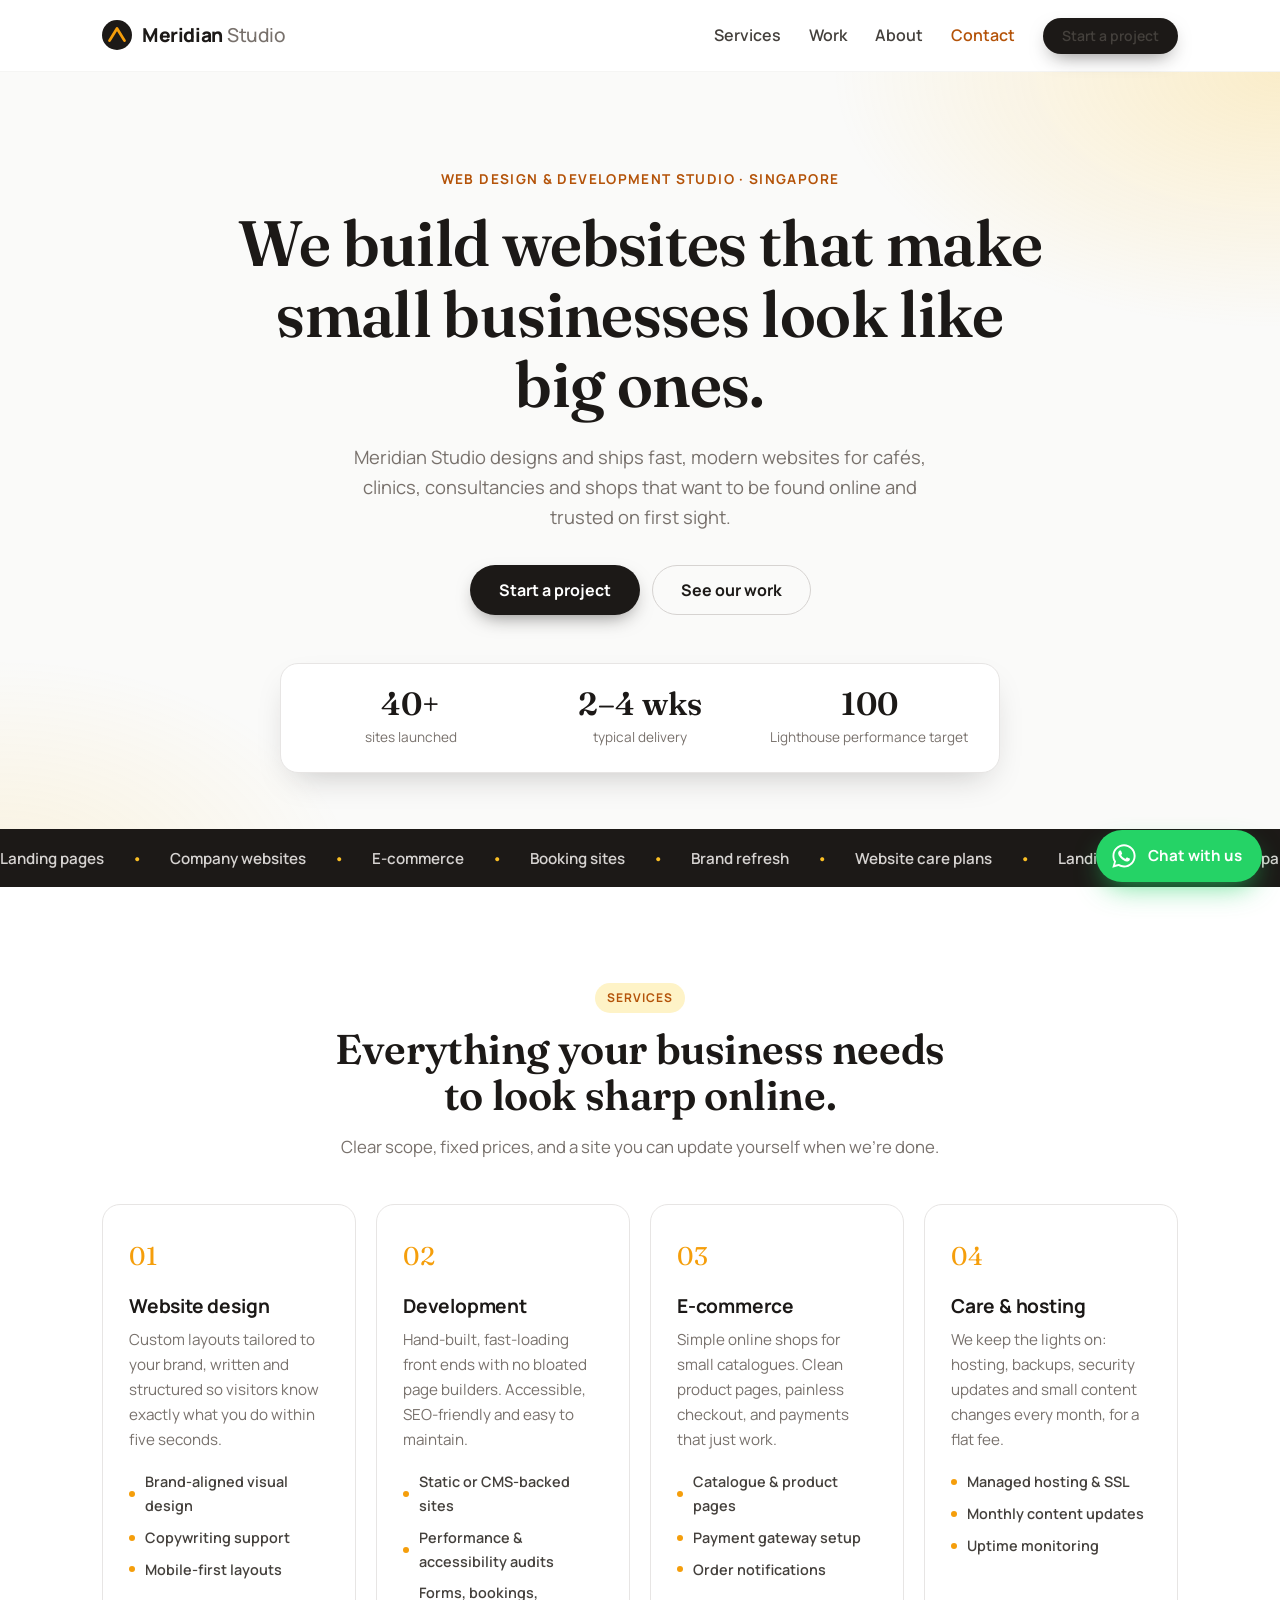
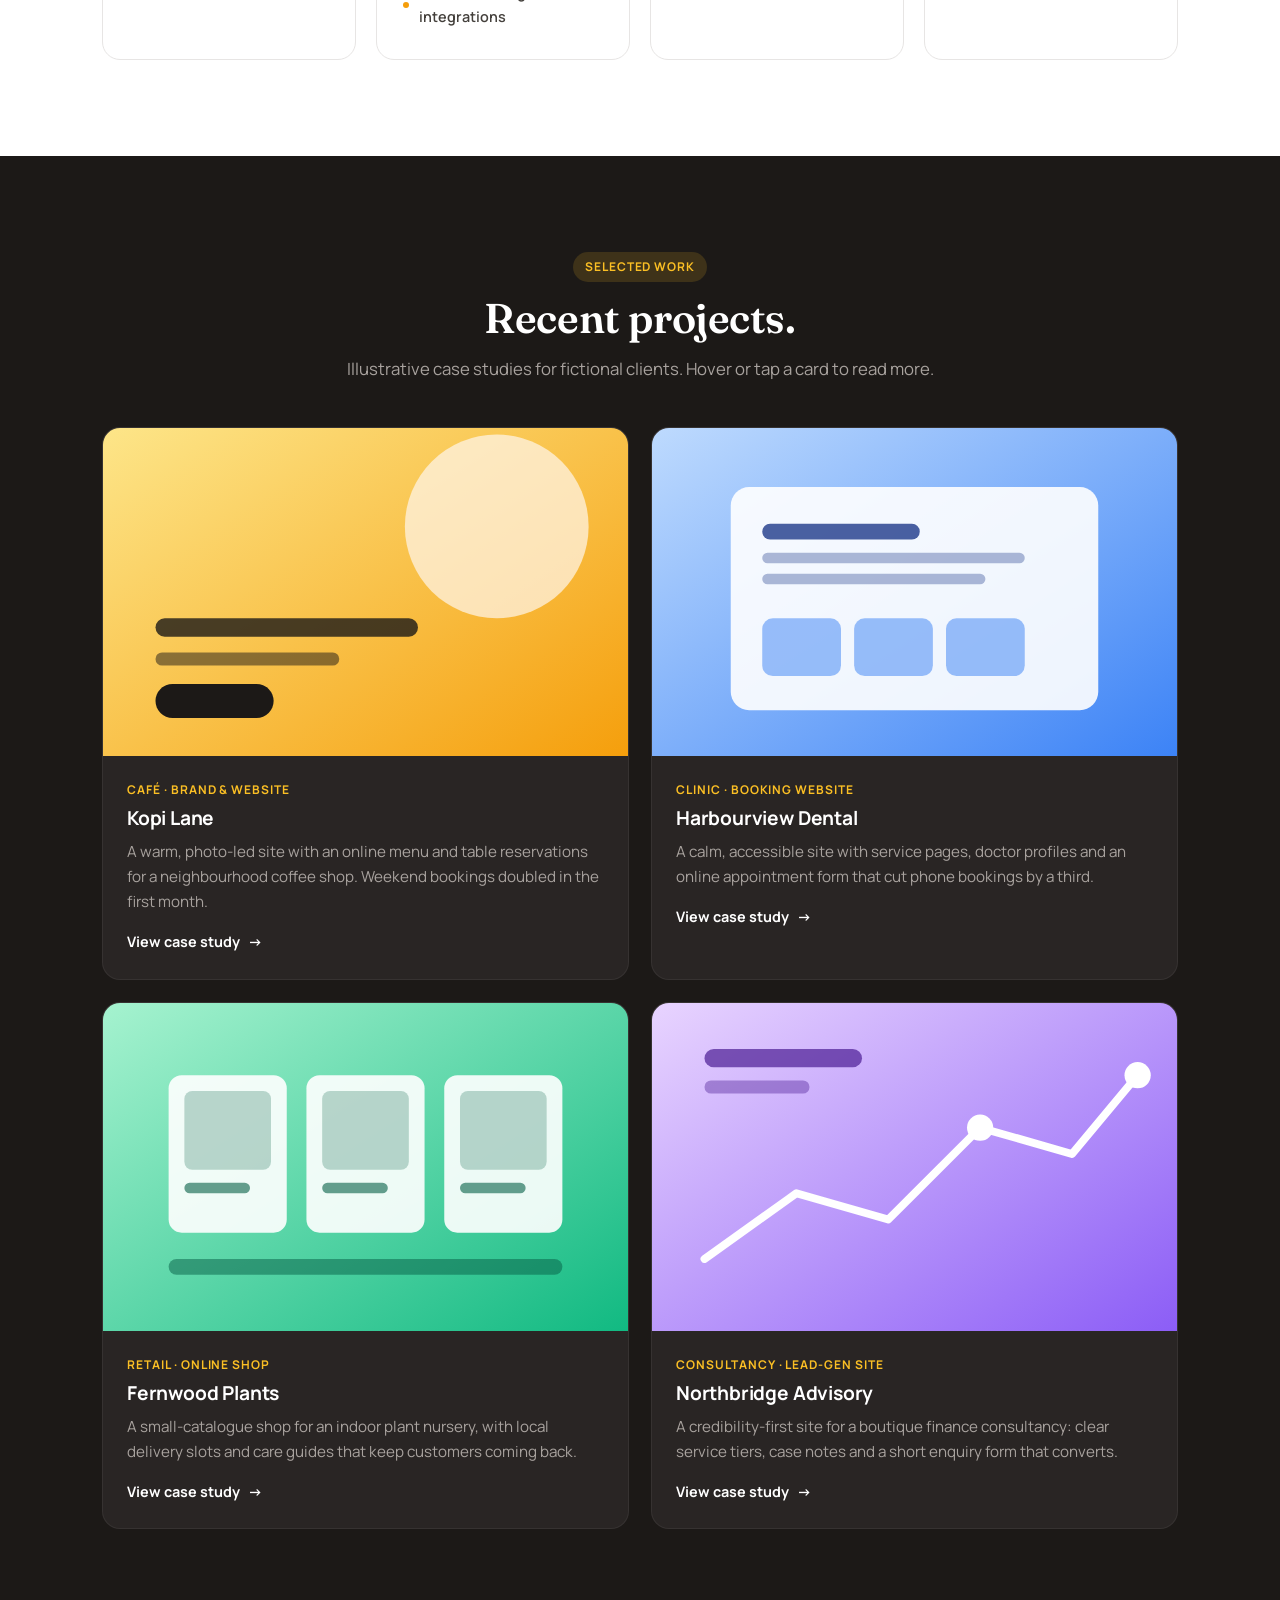
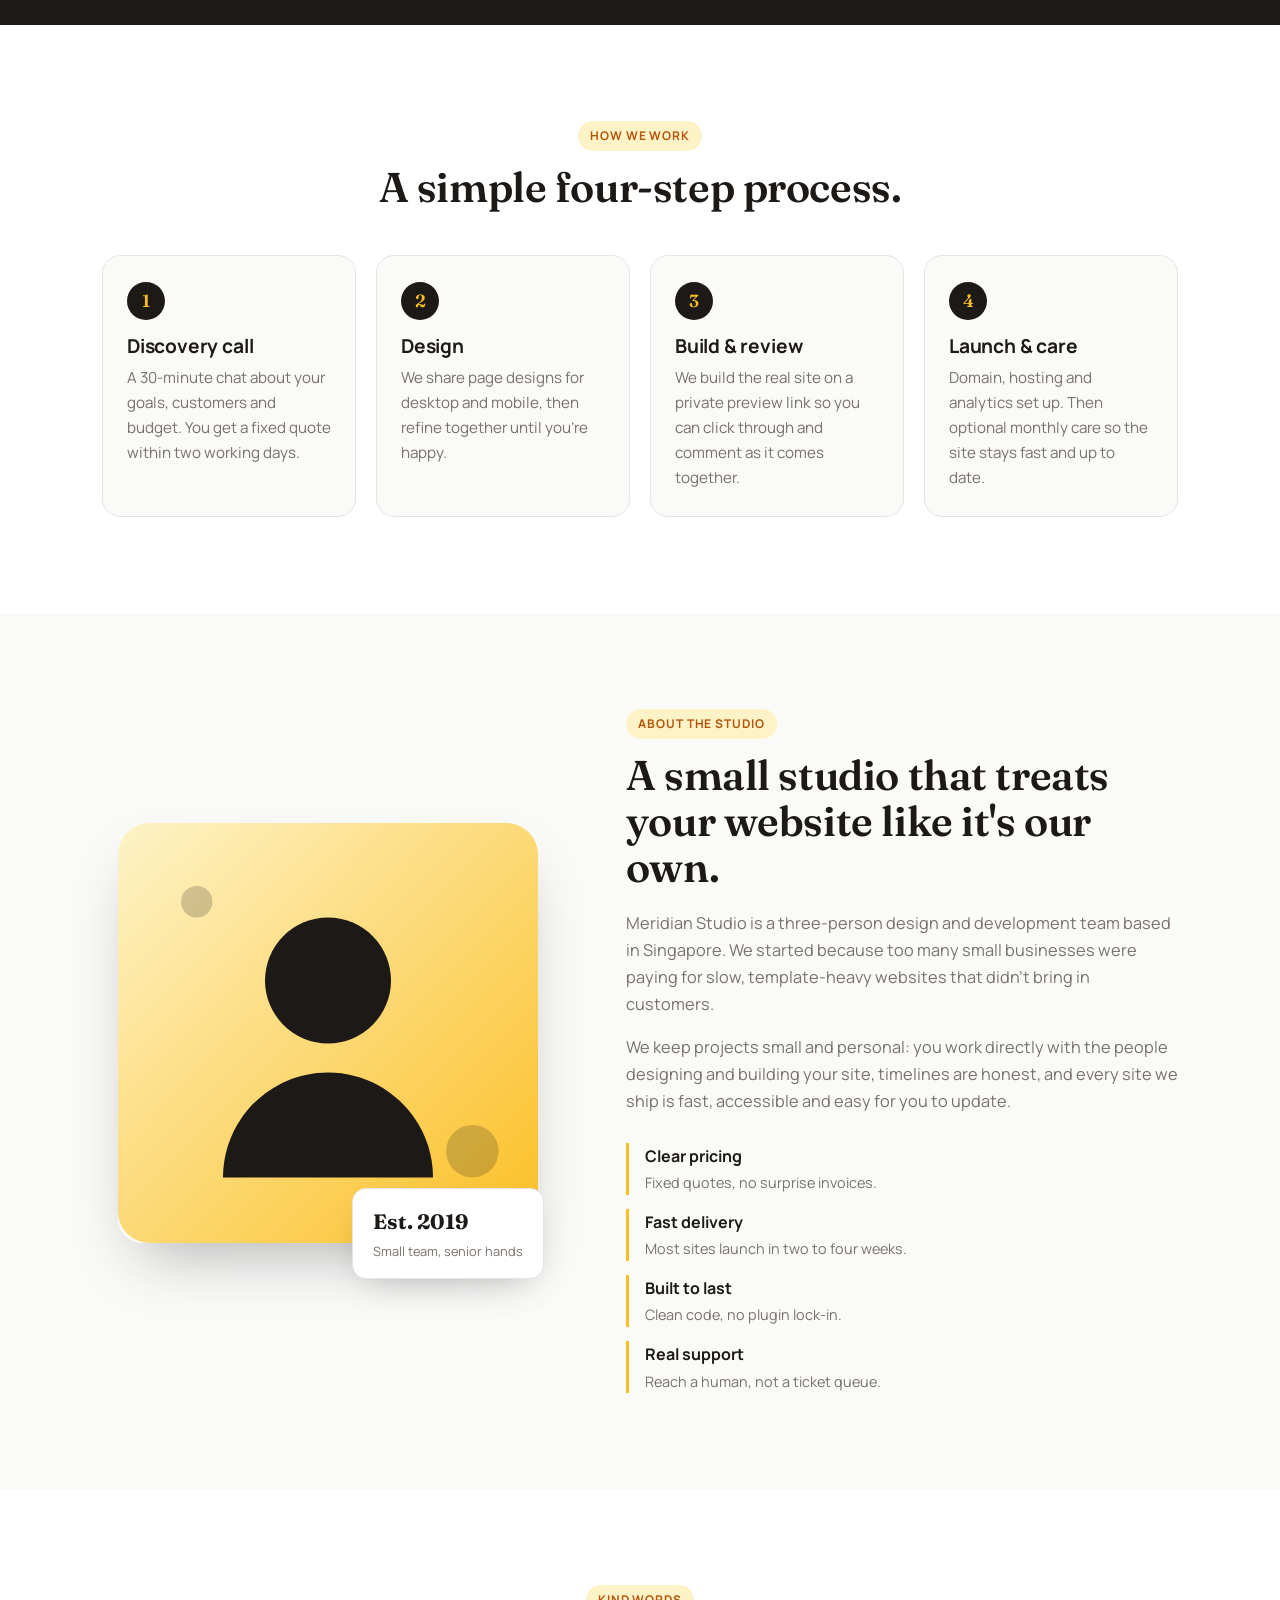
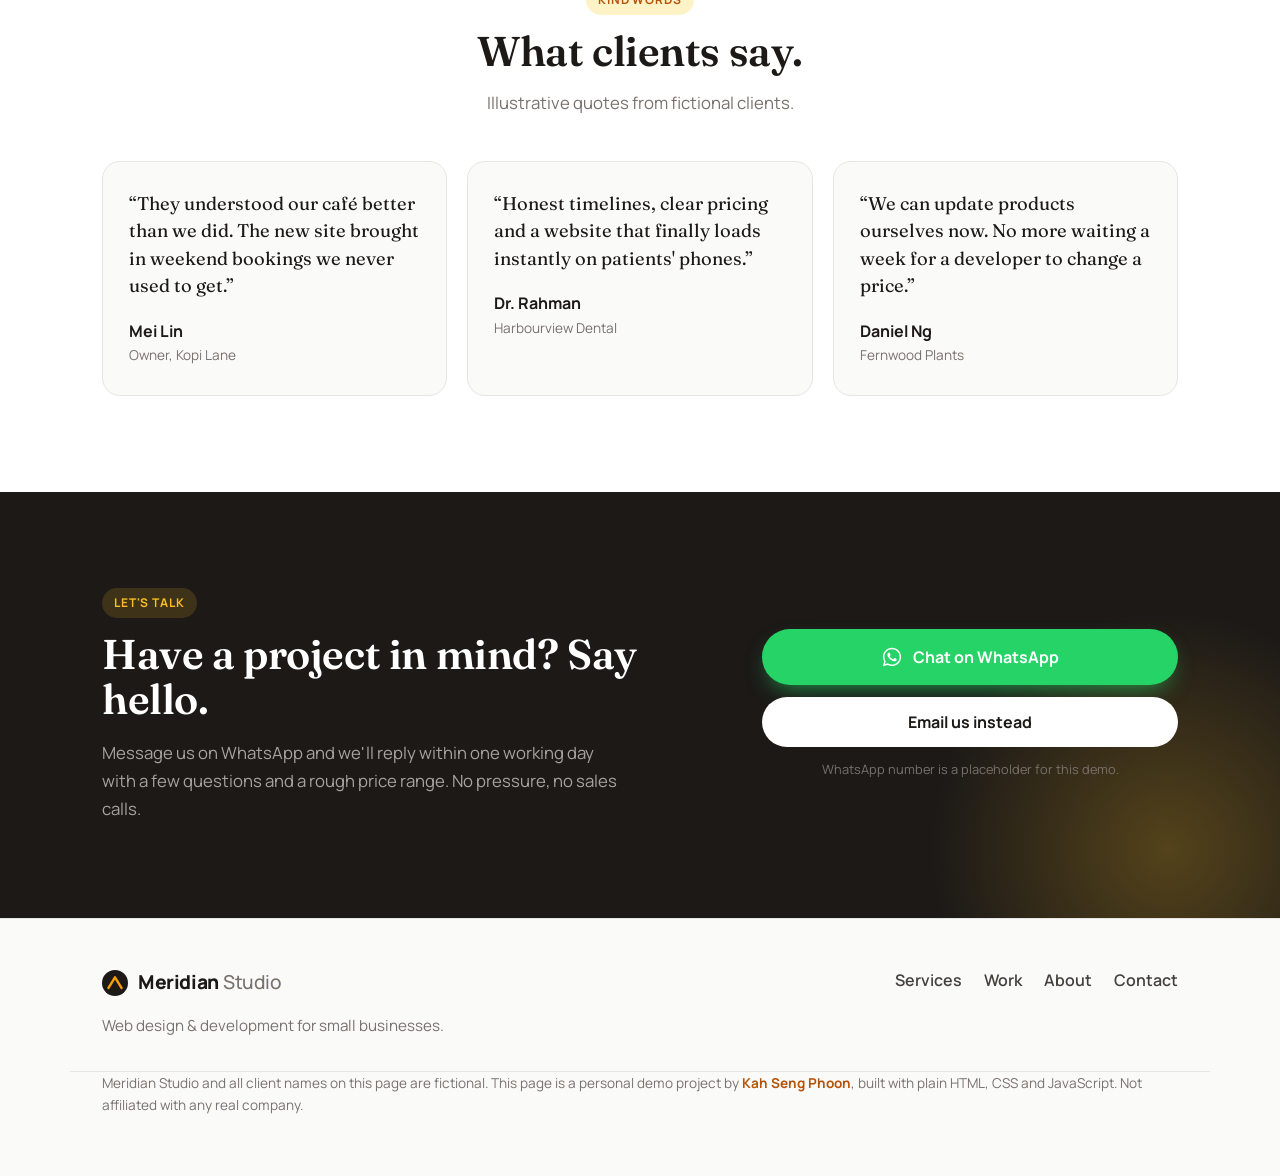
==== demo-company/index.html @ 3a985a8c "Add Billmint and Meridian Studio demo sites Two static portfolio demos (HTML/CSS/vanilla JS) for Lin" ====
<!DOCTYPE html>
<html lang="en">
<head>
  <meta charset="UTF-8">
  <meta name="viewport" content="width=device-width, initial-scale=1.0">
  <title>Meridian Studio — Web design &amp; development</title>
  <meta name="description" content="Meridian Studio is a fictional web design agency. This page is a personal front-end demo project by Kah Seng Phoon.">
  <link rel="preconnect" href="https://fonts.googleapis.com">
  <link rel="preconnect" href="https://fonts.gstatic.com" crossorigin>
  <link href="https://fonts.googleapis.com/css2?family=Manrope:wght@400;500;600;700;800&family=Fraunces:opsz,wght@9..144,500;9..144,600&display=swap" rel="stylesheet">
  <link rel="stylesheet" href="styles.css">
  <link rel="icon" href="data:image/svg+xml,%3Csvg xmlns='http://www.w3.org/2000/svg' viewBox='0 0 32 32'%3E%3Ccircle cx='16' cy='16' r='16' fill='%231c1917'/%3E%3Cpath d='M8 22L16 9l8 13' stroke='%23f59e0b' stroke-width='3' fill='none' stroke-linecap='round' stroke-linejoin='round'/%3E%3C/svg%3E">
</head>
<body>

  <header class="site-header">
    <div class="container nav-wrap">
      <a href="#" class="logo" aria-label="Meridian Studio home">
        <svg class="logo-mark" viewBox="0 0 32 32" width="30" height="30" aria-hidden="true"><circle cx="16" cy="16" r="16" fill="#1c1917"/><path d="M8 22L16 9l8 13" stroke="#f59e0b" stroke-width="3" fill="none" stroke-linecap="round" stroke-linejoin="round"/></svg>
        <span>Meridian<em>Studio</em></span>
      </a>
      <button class="nav-toggle" aria-label="Toggle navigation" aria-expanded="false" aria-controls="primary-nav">
        <span></span><span></span><span></span>
      </button>
      <nav id="primary-nav" class="nav">
        <a href="#services">Services</a>
        <a href="#work">Work</a>
        <a href="#about">About</a>
        <a href="#contact">Contact</a>
        <a href="#contact" class="btn btn-dark btn-sm">Start a project</a>
      </nav>
    </div>
  </header>

  <main>
    <!-- Hero -->
    <section class="hero">
      <div class="container">
        <p class="hero-kicker">Web design &amp; development studio · Singapore</p>
        <h1>We build websites that make small businesses look like big ones.</h1>
        <p class="hero-lead">Meridian Studio designs and ships fast, modern websites for cafés, clinics, consultancies and shops that want to be found online and trusted on first sight.</p>
        <div class="hero-actions">
          <a href="#contact" class="btn btn-dark btn-lg">Start a project</a>
          <a href="#work" class="btn btn-ghost btn-lg">See our work</a>
        </div>
        <ul class="hero-stats" aria-label="Studio at a glance">
          <li><strong>40+</strong><span>sites launched</span></li>
          <li><strong>2–4 wks</strong><span>typical delivery</span></li>
          <li><strong>100</strong><span>Lighthouse performance target</span></li>
        </ul>
      </div>
      <div class="hero-marquee" aria-hidden="true">
        <div class="marquee-track">
          <span>Landing pages</span><span>•</span><span>Company websites</span><span>•</span><span>E-commerce</span><span>•</span><span>Booking sites</span><span>•</span><span>Brand refresh</span><span>•</span><span>Website care plans</span><span>•</span>
          <span>Landing pages</span><span>•</span><span>Company websites</span><span>•</span><span>E-commerce</span><span>•</span><span>Booking sites</span><span>•</span><span>Brand refresh</span><span>•</span><span>Website care plans</span><span>•</span>
        </div>
      </div>
    </section>

    <!-- Services -->
    <section id="services" class="section">
      <div class="container">
        <div class="section-head">
          <span class="eyebrow">Services</span>
          <h2>Everything your business needs to look sharp online.</h2>
          <p>Clear scope, fixed prices, and a site you can update yourself when we're done.</p>
        </div>
        <div class="services-grid">
          <article class="service">
            <span class="service-index">01</span>
            <h3>Website design</h3>
            <p>Custom layouts tailored to your brand, written and structured so visitors know exactly what you do within five seconds.</p>
            <ul class="service-list">
              <li>Brand-aligned visual design</li>
              <li>Copywriting support</li>
              <li>Mobile-first layouts</li>
            </ul>
          </article>
          <article class="service">
            <span class="service-index">02</span>
            <h3>Development</h3>
            <p>Hand-built, fast-loading front ends with no bloated page builders. Accessible, SEO-friendly and easy to maintain.</p>
            <ul class="service-list">
              <li>Static or CMS-backed sites</li>
              <li>Performance &amp; accessibility audits</li>
              <li>Forms, bookings, integrations</li>
            </ul>
          </article>
          <article class="service">
            <span class="service-index">03</span>
            <h3>E-commerce</h3>
            <p>Simple online shops for small catalogues. Clean product pages, painless checkout, and payments that just work.</p>
            <ul class="service-list">
              <li>Catalogue &amp; product pages</li>
              <li>Payment gateway setup</li>
              <li>Order notifications</li>
            </ul>
          </article>
          <article class="service">
            <span class="service-index">04</span>
            <h3>Care &amp; hosting</h3>
            <p>We keep the lights on: hosting, backups, security updates and small content changes every month, for a flat fee.</p>
            <ul class="service-list">
              <li>Managed hosting &amp; SSL</li>
              <li>Monthly content updates</li>
              <li>Uptime monitoring</li>
            </ul>
          </article>
        </div>
      </div>
    </section>

    <!-- Work / case studies -->
    <section id="work" class="section section-dark">
      <div class="container">
        <div class="section-head">
          <span class="eyebrow eyebrow-light">Selected work</span>
          <h2>Recent projects.</h2>
          <p>Illustrative case studies for fictional clients. Hover or tap a card to read more.</p>
        </div>
        <div class="work-grid">
          <article class="case">
            <div class="case-media case-media-1" aria-hidden="true">
              <svg viewBox="0 0 400 260" preserveAspectRatio="xMidYMid slice">
                <defs><linearGradient id="g1" x1="0" y1="0" x2="1" y2="1"><stop offset="0" stop-color="#fde68a"/><stop offset="1" stop-color="#f59e0b"/></linearGradient></defs>
                <rect width="400" height="260" fill="url(#g1)"/>
                <circle cx="300" cy="80" r="70" fill="#fff7ed" opacity="0.7"/>
                <rect x="40" y="150" width="200" height="14" rx="7" fill="#1c1917" opacity="0.8"/>
                <rect x="40" y="176" width="140" height="10" rx="5" fill="#1c1917" opacity="0.5"/>
                <rect x="40" y="200" width="90" height="26" rx="13" fill="#1c1917"/>
              </svg>
            </div>
            <div class="case-body">
              <span class="case-tag">Café · Brand &amp; website</span>
              <h3>Kopi Lane</h3>
              <p>A warm, photo-led site with an online menu and table reservations for a neighbourhood coffee shop. Weekend bookings doubled in the first month.</p>
              <span class="case-link">View case study</span>
            </div>
          </article>
          <article class="case">
            <div class="case-media case-media-2" aria-hidden="true">
              <svg viewBox="0 0 400 260" preserveAspectRatio="xMidYMid slice">
                <defs><linearGradient id="g2" x1="0" y1="0" x2="1" y2="1"><stop offset="0" stop-color="#bfdbfe"/><stop offset="1" stop-color="#3b82f6"/></linearGradient></defs>
                <rect width="400" height="260" fill="url(#g2)"/>
                <rect x="60" y="50" width="280" height="170" rx="14" fill="#fff" opacity="0.9"/>
                <rect x="84" y="78" width="120" height="12" rx="6" fill="#1e3a8a" opacity="0.8"/>
                <rect x="84" y="100" width="200" height="8" rx="4" fill="#1e3a8a" opacity="0.35"/>
                <rect x="84" y="116" width="170" height="8" rx="4" fill="#1e3a8a" opacity="0.35"/>
                <rect x="84" y="150" width="60" height="44" rx="8" fill="#3b82f6" opacity="0.5"/>
                <rect x="154" y="150" width="60" height="44" rx="8" fill="#3b82f6" opacity="0.5"/>
                <rect x="224" y="150" width="60" height="44" rx="8" fill="#3b82f6" opacity="0.5"/>
              </svg>
            </div>
            <div class="case-body">
              <span class="case-tag">Clinic · Booking website</span>
              <h3>Harbourview Dental</h3>
              <p>A calm, accessible site with service pages, doctor profiles and an online appointment form that cut phone bookings by a third.</p>
              <span class="case-link">View case study</span>
            </div>
          </article>
          <article class="case">
            <div class="case-media case-media-3" aria-hidden="true">
              <svg viewBox="0 0 400 260" preserveAspectRatio="xMidYMid slice">
                <defs><linearGradient id="g3" x1="0" y1="0" x2="1" y2="1"><stop offset="0" stop-color="#a7f3d0"/><stop offset="1" stop-color="#10b981"/></linearGradient></defs>
                <rect width="400" height="260" fill="url(#g3)"/>
                <rect x="50" y="60" width="90" height="120" rx="10" fill="#fff" opacity="0.9"/>
                <rect x="155" y="60" width="90" height="120" rx="10" fill="#fff" opacity="0.9"/>
                <rect x="260" y="60" width="90" height="120" rx="10" fill="#fff" opacity="0.9"/>
                <rect x="62" y="72" width="66" height="60" rx="6" fill="#065f46" opacity="0.25"/>
                <rect x="167" y="72" width="66" height="60" rx="6" fill="#065f46" opacity="0.25"/>
                <rect x="272" y="72" width="66" height="60" rx="6" fill="#065f46" opacity="0.25"/>
                <rect x="62" y="142" width="50" height="8" rx="4" fill="#065f46" opacity="0.6"/>
                <rect x="167" y="142" width="50" height="8" rx="4" fill="#065f46" opacity="0.6"/>
                <rect x="272" y="142" width="50" height="8" rx="4" fill="#065f46" opacity="0.6"/>
                <rect x="50" y="200" width="300" height="12" rx="6" fill="#065f46" opacity="0.5"/>
              </svg>
            </div>
            <div class="case-body">
              <span class="case-tag">Retail · Online shop</span>
              <h3>Fernwood Plants</h3>
              <p>A small-catalogue shop for an indoor plant nursery, with local delivery slots and care guides that keep customers coming back.</p>
              <span class="case-link">View case study</span>
            </div>
          </article>
          <article class="case">
            <div class="case-media case-media-4" aria-hidden="true">
              <svg viewBox="0 0 400 260" preserveAspectRatio="xMidYMid slice">
                <defs><linearGradient id="g4" x1="0" y1="0" x2="1" y2="1"><stop offset="0" stop-color="#e9d5ff"/><stop offset="1" stop-color="#8b5cf6"/></linearGradient></defs>
                <rect width="400" height="260" fill="url(#g4)"/>
                <polyline points="40,200 110,150 180,170 250,100 320,120 370,60" fill="none" stroke="#fff" stroke-width="6" stroke-linecap="round" stroke-linejoin="round"/>
                <circle cx="250" cy="100" r="10" fill="#fff"/>
                <circle cx="370" cy="60" r="10" fill="#fff"/>
                <rect x="40" y="40" width="120" height="14" rx="7" fill="#4c1d95" opacity="0.7"/>
                <rect x="40" y="64" width="80" height="10" rx="5" fill="#4c1d95" opacity="0.4"/>
              </svg>
            </div>
            <div class="case-body">
              <span class="case-tag">Consultancy · Lead-gen site</span>
              <h3>Northbridge Advisory</h3>
              <p>A credibility-first site for a boutique finance consultancy: clear service tiers, case notes and a short enquiry form that converts.</p>
              <span class="case-link">View case study</span>
            </div>
          </article>
        </div>
      </div>
    </section>

    <!-- Process -->
    <section class="section">
      <div class="container">
        <div class="section-head">
          <span class="eyebrow">How we work</span>
          <h2>A simple four-step process.</h2>
        </div>
        <ol class="process">
          <li>
            <span class="step-num">1</span>
            <h3>Discovery call</h3>
            <p>A 30-minute chat about your goals, customers and budget. You get a fixed quote within two working days.</p>
          </li>
          <li>
            <span class="step-num">2</span>
            <h3>Design</h3>
            <p>We share page designs for desktop and mobile, then refine together until you're happy.</p>
          </li>
          <li>
            <span class="step-num">3</span>
            <h3>Build &amp; review</h3>
            <p>We build the real site on a private preview link so you can click through and comment as it comes together.</p>
          </li>
          <li>
            <span class="step-num">4</span>
            <h3>Launch &amp; care</h3>
            <p>Domain, hosting and analytics set up. Then optional monthly care so the site stays fast and up to date.</p>
          </li>
        </ol>
      </div>
    </section>

    <!-- About -->
    <section id="about" class="section section-alt">
      <div class="container about-grid">
        <div class="about-visual" aria-hidden="true">
          <div class="about-card about-card-main">
            <svg viewBox="0 0 320 320">
              <defs><linearGradient id="ga" x1="0" y1="0" x2="1" y2="1"><stop offset="0" stop-color="#fef3c7"/><stop offset="1" stop-color="#fbbf24"/></linearGradient></defs>
              <rect width="320" height="320" rx="24" fill="url(#ga)"/>
              <circle cx="160" cy="120" r="48" fill="#1c1917"/>
              <path d="M80 270c0-44 36-80 80-80s80 36 80 80" fill="#1c1917"/>
              <circle cx="60" cy="60" r="12" fill="#1c1917" opacity="0.2"/>
              <circle cx="270" cy="250" r="20" fill="#1c1917" opacity="0.2"/>
            </svg>
          </div>
          <div class="about-card about-card-small">
            <strong>Est. 2019</strong>
            <span>Small team, senior hands</span>
          </div>
        </div>
        <div class="about-copy">
          <span class="eyebrow">About the studio</span>
          <h2>A small studio that treats your website like it's our own.</h2>
          <p>Meridian Studio is a three-person design and development team based in Singapore. We started because too many small businesses were paying for slow, template-heavy websites that didn't bring in customers.</p>
          <p>We keep projects small and personal: you work directly with the people designing and building your site, timelines are honest, and every site we ship is fast, accessible and easy for you to update.</p>
          <ul class="values">
            <li><strong>Clear pricing</strong><span>Fixed quotes, no surprise invoices.</span></li>
            <li><strong>Fast delivery</strong><span>Most sites launch in two to four weeks.</span></li>
            <li><strong>Built to last</strong><span>Clean code, no plugin lock-in.</span></li>
            <li><strong>Real support</strong><span>Reach a human, not a ticket queue.</span></li>
          </ul>
        </div>
      </div>
    </section>

    <!-- Testimonials -->
    <section class="section">
      <div class="container">
        <div class="section-head">
          <span class="eyebrow">Kind words</span>
          <h2>What clients say.</h2>
          <p>Illustrative quotes from fictional clients.</p>
        </div>
        <div class="quotes">
          <blockquote class="quote">
            <p>“They understood our café better than we did. The new site brought in weekend bookings we never used to get.”</p>
            <footer><strong>Mei Lin</strong><span>Owner, Kopi Lane</span></footer>
          </blockquote>
          <blockquote class="quote">
            <p>“Honest timelines, clear pricing and a website that finally loads instantly on patients' phones.”</p>
            <footer><strong>Dr. Rahman</strong><span>Harbourview Dental</span></footer>
          </blockquote>
          <blockquote class="quote">
            <p>“We can update products ourselves now. No more waiting a week for a developer to change a price.”</p>
            <footer><strong>Daniel Ng</strong><span>Fernwood Plants</span></footer>
          </blockquote>
        </div>
      </div>
    </section>

    <!-- Contact / CTA -->
    <section id="contact" class="section section-dark contact">
      <div class="container contact-inner">
        <div>
          <span class="eyebrow eyebrow-light">Let's talk</span>
          <h2>Have a project in mind? Say hello.</h2>
          <p>Message us on WhatsApp and we'll reply within one working day with a few questions and a rough price range. No pressure, no sales calls.</p>
        </div>
        <div class="contact-actions">
          <a class="btn btn-whatsapp btn-lg" href="https://wa.me/6500000000?text=Hi%20Meridian%20Studio%2C%20I%27d%20like%20to%20talk%20about%20a%20website%20project." target="_blank" rel="noopener">
            <svg viewBox="0 0 24 24" width="22" height="22" aria-hidden="true"><path fill="currentColor" d="M12.04 2C6.58 2 2.13 6.45 2.13 11.91c0 1.75.46 3.45 1.32 4.95L2 22l5.25-1.38c1.45.79 3.08 1.21 4.79 1.21 5.46 0 9.91-4.45 9.91-9.91C21.95 6.45 17.5 2 12.04 2m0 1.67c4.56 0 8.24 3.69 8.24 8.24 0 4.56-3.69 8.24-8.24 8.24-1.56 0-3.02-.43-4.28-1.19l-.3-.18-3.12.82.83-3.04-.2-.31a8.2 8.2 0 0 1-1.26-4.34c0-4.55 3.69-8.24 8.24-8.24M8.53 7.33c-.16 0-.43.06-.66.31-.22.25-.87.86-.87 2.07 0 1.22.89 2.39 1 2.56.14.17 1.76 2.67 4.25 3.73.59.27 1.05.42 1.41.53.59.19 1.13.16 1.56.1.48-.07 1.46-.6 1.67-1.18.21-.58.21-1.07.15-1.18-.07-.1-.23-.16-.48-.27-.25-.14-1.47-.74-1.69-.82-.23-.08-.37-.12-.56.12-.16.25-.64.81-.78.97-.15.17-.29.19-.53.07-.26-.13-1.06-.39-2-1.23-.74-.66-1.23-1.47-1.38-1.72-.12-.24-.01-.39.11-.5.11-.11.27-.29.37-.44.13-.14.17-.25.25-.41.08-.17.04-.31-.02-.43-.06-.11-.56-1.35-.77-1.84-.2-.48-.4-.42-.56-.43-.14 0-.3-.01-.47-.01"/></svg>
            Chat on WhatsApp
          </a>
          <a class="btn btn-light btn-lg" href="mailto:hello@example.com?subject=Website%20project%20enquiry">Email us instead</a>
          <p class="contact-note">WhatsApp number is a placeholder for this demo.</p>
        </div>
      </div>
    </section>
  </main>

  <footer class="site-footer">
    <div class="container footer-grid">
      <div>
        <a href="#" class="logo" aria-label="Meridian Studio home">
          <svg class="logo-mark" viewBox="0 0 32 32" width="26" height="26" aria-hidden="true"><circle cx="16" cy="16" r="16" fill="#1c1917"/><path d="M8 22L16 9l8 13" stroke="#f59e0b" stroke-width="3" fill="none" stroke-linecap="round" stroke-linejoin="round"/></svg>
          <span>Meridian<em>Studio</em></span>
        </a>
        <p>Web design &amp; development for small businesses.</p>
      </div>
      <div class="footer-links">
        <a href="#services">Services</a>
        <a href="#work">Work</a>
        <a href="#about">About</a>
        <a href="#contact">Contact</a>
      </div>
    </div>
    <div class="container footer-note">
      <p>Meridian Studio and all client names on this page are fictional. This page is a personal demo project by <a href="https://www.linkedin.com/in/kah-seng-phoon-459a3419b/" target="_blank" rel="noopener">Kah Seng Phoon</a>, built with plain HTML, CSS and JavaScript. Not affiliated with any real company.</p>
    </div>
  </footer>

  <!-- Floating WhatsApp button -->
  <a class="wa-float" href="https://wa.me/6500000000?text=Hi%20Meridian%20Studio%2C%20I%27d%20like%20to%20talk%20about%20a%20website%20project." target="_blank" rel="noopener" aria-label="Chat with us on WhatsApp">
    <svg viewBox="0 0 24 24" width="28" height="28" aria-hidden="true"><path fill="currentColor" d="M12.04 2C6.58 2 2.13 6.45 2.13 11.91c0 1.75.46 3.45 1.32 4.95L2 22l5.25-1.38c1.45.79 3.08 1.21 4.79 1.21 5.46 0 9.91-4.45 9.91-9.91C21.95 6.45 17.5 2 12.04 2m0 1.67c4.56 0 8.24 3.69 8.24 8.24 0 4.56-3.69 8.24-8.24 8.24-1.56 0-3.02-.43-4.28-1.19l-.3-.18-3.12.82.83-3.04-.2-.31a8.2 8.2 0 0 1-1.26-4.34c0-4.55 3.69-8.24 8.24-8.24M8.53 7.33c-.16 0-.43.06-.66.31-.22.25-.87.86-.87 2.07 0 1.22.89 2.39 1 2.56.14.17 1.76 2.67 4.25 3.73.59.27 1.05.42 1.41.53.59.19 1.13.16 1.56.1.48-.07 1.46-.6 1.67-1.18.21-.58.21-1.07.15-1.18-.07-.1-.23-.16-.48-.27-.25-.14-1.47-.74-1.69-.82-.23-.08-.37-.12-.56.12-.16.25-.64.81-.78.97-.15.17-.29.19-.53.07-.26-.13-1.06-.39-2-1.23-.74-.66-1.23-1.47-1.38-1.72-.12-.24-.01-.39.11-.5.11-.11.27-.29.37-.44.13-.14.17-.25.25-.41.08-.17.04-.31-.02-.43-.06-.11-.56-1.35-.77-1.84-.2-.48-.4-.42-.56-.43-.14 0-.3-.01-.47-.01"/></svg>
    <span class="wa-float-label">Chat with us</span>
  </a>

  <script src="script.js"></script>
</body>
</html>
---- demo-company/styles.css ----
/* ------------------------------------------------------------------
   Meridian Studio — demo agency profile site
   Plain CSS, no build step. Mobile-first; breakpoints at 640 / 768 / 1024px.
   ------------------------------------------------------------------ */

:root {
  --stone-950: #0c0a09;
  --stone-900: #1c1917;
  --stone-800: #292524;
  --stone-700: #44403c;
  --stone-500: #78716c;
  --stone-400: #a8a29e;
  --stone-300: #d6d3d1;
  --stone-200: #e7e5e4;
  --stone-100: #f5f5f4;
  --stone-50: #fafaf9;
  --amber-100: #fef3c7;
  --amber-400: #fbbf24;
  --amber-500: #f59e0b;
  --amber-700: #b45309;
  --whatsapp: #25d366;
  --whatsapp-dark: #1ebe5b;
  --white: #ffffff;

  --font-body: "Manrope", system-ui, -apple-system, "Segoe UI", Roboto, sans-serif;
  --font-display: "Fraunces", Georgia, "Times New Roman", serif;
  --radius: 18px;
  --radius-sm: 10px;
  --shadow-sm: 0 1px 2px rgba(28, 25, 23, 0.06), 0 1px 3px rgba(28, 25, 23, 0.08);
  --shadow-md: 0 14px 34px -14px rgba(28, 25, 23, 0.25);
  --shadow-lg: 0 30px 60px -24px rgba(28, 25, 23, 0.35);
  --container: 1140px;
  --header-h: 72px;
}

*, *::before, *::after { box-sizing: border-box; }

html { scroll-behavior: smooth; scroll-padding-top: var(--header-h); }

body {
  margin: 0;
  font-family: var(--font-body);
  font-size: 16px;
  line-height: 1.65;
  color: var(--stone-700);
  background: var(--white);
  -webkit-font-smoothing: antialiased;
}

img, svg { display: block; max-width: 100%; }
h1, h2, h3 { margin: 0; color: var(--stone-900); line-height: 1.1; }
h1, h2 { font-family: var(--font-display); font-weight: 600; letter-spacing: -0.01em; }
h1 { font-size: clamp(2.3rem, 6vw, 4rem); }
h2 { font-size: clamp(1.8rem, 3.6vw, 2.6rem); }
h3 { font-size: 1.2rem; font-weight: 700; letter-spacing: -0.01em; }
p { margin: 0; }
a { color: inherit; text-decoration: none; }
ul, ol { margin: 0; padding: 0; list-style: none; }

.container { width: 100%; max-width: var(--container); margin: 0 auto; padding: 0 20px; }

.section { padding: 72px 0; }
.section-alt { background: var(--stone-50); }
.section-dark { background: var(--stone-900); color: var(--stone-300); }
.section-dark h2, .section-dark h3 { color: var(--white); }

.section-head { max-width: 640px; margin: 0 auto 44px; text-align: center; }
.section-head p { margin-top: 14px; font-size: 1.05rem; color: var(--stone-500); }
.section-dark .section-head p { color: var(--stone-400); }

.eyebrow {
  display: inline-block;
  margin-bottom: 14px;
  padding: 5px 12px;
  border-radius: 999px;
  background: var(--amber-100);
  color: var(--amber-700);
  font-size: 0.75rem;
  font-weight: 700;
  letter-spacing: 0.08em;
  text-transform: uppercase;
}
.eyebrow-light { background: rgba(251, 191, 36, 0.15); color: var(--amber-400); }

/* ---------- Buttons ---------- */
.btn {
  display: inline-flex;
  align-items: center;
  justify-content: center;
  gap: 10px;
  padding: 13px 24px;
  border-radius: 999px;
  border: 1.5px solid transparent;
  font-weight: 700;
  font-size: 0.95rem;
  line-height: 1;
  cursor: pointer;
  white-space: nowrap;
  transition: transform 0.15s ease, background 0.15s ease, color 0.15s ease, box-shadow 0.15s ease;
}
.btn:hover { transform: translateY(-1px); }
.btn-dark { background: var(--stone-900); color: var(--white); box-shadow: 0 8px 20px -8px rgba(28, 25, 23, 0.6); }
.btn-dark:hover { background: var(--stone-950); }
.btn-ghost { background: transparent; color: var(--stone-900); border-color: var(--stone-300); }
.btn-ghost:hover { background: var(--stone-100); }
.btn-light { background: var(--white); color: var(--stone-900); }
.btn-light:hover { background: var(--stone-100); }
.btn-whatsapp { background: var(--whatsapp); color: var(--white); box-shadow: 0 10px 24px -10px rgba(37, 211, 102, 0.8); }
.btn-whatsapp:hover { background: var(--whatsapp-dark); }
.btn-lg { padding: 16px 28px; font-size: 1rem; }
.btn-sm { padding: 10px 18px; font-size: 0.875rem; }

/* ---------- Header ---------- */
.site-header {
  position: sticky;
  top: 0;
  z-index: 50;
  height: var(--header-h);
  background: rgba(255, 255, 255, 0.88);
  backdrop-filter: saturate(180%) blur(12px);
  -webkit-backdrop-filter: saturate(180%) blur(12px);
  border-bottom: 1px solid var(--stone-100);
}
.nav-wrap { display: flex; align-items: center; justify-content: space-between; height: 100%; }
.logo { display: inline-flex; align-items: center; gap: 10px; font-weight: 800; font-size: 1.2rem; color: var(--stone-900); letter-spacing: -0.02em; }
.logo em { font-style: normal; font-weight: 500; color: var(--stone-500); margin-left: 4px; }

.nav { display: none; }
.nav a { font-weight: 600; color: var(--stone-700); }
.nav a:not(.btn):hover { color: var(--stone-900); }

.nav-toggle {
  display: inline-flex;
  flex-direction: column;
  justify-content: center;
  gap: 5px;
  width: 44px; height: 44px;
  padding: 0 10px;
  border: 1px solid var(--stone-200);
  border-radius: var(--radius-sm);
  background: var(--white);
  cursor: pointer;
}
.nav-toggle span { display: block; height: 2px; border-radius: 2px; background: var(--stone-900); transition: transform 0.2s ease, opacity 0.2s ease; }
.nav-toggle[aria-expanded="true"] span:nth-child(1) { transform: translateY(7px) rotate(45deg); }
.nav-toggle[aria-expanded="true"] span:nth-child(2) { opacity: 0; }
.nav-toggle[aria-expanded="true"] span:nth-child(3) { transform: translateY(-7px) rotate(-45deg); }

.nav.is-open {
  display: flex;
  flex-direction: column;
  gap: 4px;
  position: absolute;
  top: var(--header-h);
  left: 0; right: 0;
  padding: 12px 20px 20px;
  background: var(--white);
  border-bottom: 1px solid var(--stone-100);
  box-shadow: var(--shadow-md);
}
.nav.is-open a { padding: 12px 8px; border-radius: var(--radius-sm); }
.nav.is-open a:not(.btn):hover { background: var(--stone-50); }
.nav.is-open .btn { margin-top: 8px; }

/* ---------- Hero ---------- */
.hero {
  position: relative;
  padding: 64px 0 0;
  overflow: hidden;
  background:
    radial-gradient(50% 45% at 100% 0%, rgba(251, 191, 36, 0.22) 0%, rgba(251, 191, 36, 0) 70%),
    radial-gradient(40% 40% at 0% 100%, rgba(251, 191, 36, 0.12) 0%, rgba(251, 191, 36, 0) 70%),
    var(--stone-50);
}
.hero .container { max-width: 880px; text-align: center; }
.hero-kicker { font-size: 0.85rem; font-weight: 700; letter-spacing: 0.1em; text-transform: uppercase; color: var(--amber-700); }
.hero h1 { margin-top: 18px; }
.hero-lead { max-width: 620px; margin: 22px auto 0; font-size: 1.15rem; color: var(--stone-500); }
.hero-actions { display: flex; flex-wrap: wrap; justify-content: center; gap: 12px; margin-top: 32px; }
.hero-stats {
  display: grid;
  gap: 18px;
  margin: 48px auto 0;
  padding: 24px;
  max-width: 720px;
  border-radius: var(--radius);
  background: var(--white);
  border: 1px solid var(--stone-200);
  box-shadow: var(--shadow-md);
  text-align: center;
}
.hero-stats strong { display: block; font-family: var(--font-display); font-size: 2rem; font-weight: 600; color: var(--stone-900); line-height: 1; }
.hero-stats span { display: block; margin-top: 6px; font-size: 0.85rem; color: var(--stone-500); }

.hero-marquee {
  margin-top: 56px;
  padding: 16px 0;
  background: var(--stone-900);
  color: var(--stone-300);
  overflow: hidden;
  white-space: nowrap;
}
.marquee-track { display: inline-flex; gap: 28px; font-weight: 600; font-size: 0.95rem; animation: marquee 30s linear infinite; }
.marquee-track span:nth-child(even) { color: var(--amber-400); }
@keyframes marquee { from { transform: translateX(0); } to { transform: translateX(-50%); } }

/* ---------- Services ---------- */
.services-grid { display: grid; gap: 20px; }
.service {
  position: relative;
  padding: 30px 26px;
  border-radius: var(--radius);
  background: var(--white);
  border: 1px solid var(--stone-200);
  transition: transform 0.2s ease, box-shadow 0.2s ease, border-color 0.2s ease;
}
.service:hover { transform: translateY(-3px); box-shadow: var(--shadow-md); border-color: var(--amber-400); }
.service-index { display: block; margin-bottom: 18px; font-family: var(--font-display); font-size: 1.6rem; color: var(--amber-500); }
.service p { margin-top: 10px; color: var(--stone-500); font-size: 0.95rem; }
.service-list { margin-top: 18px; display: grid; gap: 8px; font-size: 0.9rem; font-weight: 600; color: var(--stone-700); }
.service-list li { display: flex; gap: 10px; align-items: center; }
.service-list li::before { content: ""; width: 6px; height: 6px; border-radius: 50%; background: var(--amber-500); flex: none; }

/* ---------- Case studies ---------- */
.work-grid { display: grid; gap: 22px; }
.case {
  display: flex;
  flex-direction: column;
  border-radius: var(--radius);
  background: var(--stone-800);
  overflow: hidden;
  border: 1px solid rgba(255, 255, 255, 0.06);
  transition: transform 0.25s ease, box-shadow 0.25s ease;
}
.case:hover { transform: translateY(-4px); box-shadow: var(--shadow-lg); }
.case-media { aspect-ratio: 16 / 10; overflow: hidden; }
.case-media svg { width: 100%; height: 100%; transition: transform 0.6s ease; }
.case:hover .case-media svg { transform: scale(1.04); }
.case-body { padding: 24px; }
.case-tag { display: block; margin-bottom: 8px; font-size: 0.75rem; font-weight: 700; letter-spacing: 0.08em; text-transform: uppercase; color: var(--amber-400); }
.case-body p { margin-top: 10px; font-size: 0.95rem; color: var(--stone-400); }
.case-link { display: inline-flex; align-items: center; gap: 8px; margin-top: 16px; font-weight: 700; color: var(--white); font-size: 0.9rem; }
.case-link::after { content: "→"; transition: transform 0.2s ease; }
.case:hover .case-link::after { transform: translateX(4px); }

/* ---------- Process ---------- */
.process { display: grid; gap: 20px; counter-reset: step; }
.process li {
  padding: 26px 24px;
  border-radius: var(--radius);
  background: var(--stone-50);
  border: 1px solid var(--stone-200);
}
.step-num {
  display: inline-flex;
  align-items: center; justify-content: center;
  width: 38px; height: 38px;
  margin-bottom: 16px;
  border-radius: 50%;
  background: var(--stone-900);
  color: var(--amber-400);
  font-family: var(--font-display);
  font-size: 1.1rem;
  font-weight: 600;
}
.process p { margin-top: 8px; font-size: 0.95rem; color: var(--stone-500); }

/* ---------- About ---------- */
.about-grid { display: grid; gap: 44px; align-items: center; }
.about-visual { position: relative; width: 100%; max-width: 420px; margin: 0 auto; padding: 0 0 36px 0; }
.about-card-main { border-radius: 24px; overflow: hidden; box-shadow: var(--shadow-lg); }
.about-card-main svg { width: 100%; height: auto; }
.about-card-small {
  position: absolute;
  right: -6px;
  bottom: 0;
  display: grid;
  gap: 2px;
  padding: 16px 20px;
  border-radius: 14px;
  background: var(--white);
  border: 1px solid var(--stone-200);
  box-shadow: var(--shadow-md);
}
.about-card-small strong { font-family: var(--font-display); font-size: 1.3rem; color: var(--stone-900); }
.about-card-small span { font-size: 0.8rem; color: var(--stone-500); }
.about-copy p { margin-top: 16px; color: var(--stone-500); font-size: 1.02rem; }
.about-copy h2 + p { margin-top: 20px; }
.values { display: grid; gap: 14px; margin-top: 28px; }
.values li { display: grid; gap: 2px; padding-left: 16px; border-left: 3px solid var(--amber-400); }
.values strong { color: var(--stone-900); }
.values span { font-size: 0.9rem; color: var(--stone-500); }

/* ---------- Testimonials ---------- */
.quotes { display: grid; gap: 20px; }
.quote {
  margin: 0;
  padding: 28px 26px;
  border-radius: var(--radius);
  background: var(--stone-50);
  border: 1px solid var(--stone-200);
}
.quote p { font-family: var(--font-display); font-size: 1.15rem; line-height: 1.5; color: var(--stone-900); }
.quote footer { margin-top: 18px; display: grid; }
.quote footer strong { color: var(--stone-900); }
.quote footer span { font-size: 0.85rem; color: var(--stone-500); }

/* ---------- Contact ---------- */
.contact { position: relative; overflow: hidden; }
.contact::before {
  content: "";
  position: absolute;
  inset: auto -10% -40% auto;
  width: 480px; height: 480px;
  border-radius: 50%;
  background: radial-gradient(circle, rgba(251, 191, 36, 0.25) 0%, rgba(251, 191, 36, 0) 70%);
  pointer-events: none;
}
.contact-inner { position: relative; display: grid; gap: 36px; }
.contact p { margin-top: 16px; font-size: 1.05rem; color: var(--stone-400); max-width: 520px; }
.contact-actions { display: grid; gap: 12px; align-content: center; }
.contact-note { margin: 0 !important; font-size: 0.8rem !important; color: var(--stone-500) !important; text-align: center; }

/* ---------- Footer ---------- */
.site-footer { padding: 48px 0 110px; background: var(--stone-50); border-top: 1px solid var(--stone-200); color: var(--stone-500); }
.footer-grid { display: grid; gap: 28px; }
.site-footer .logo p, .site-footer > .container > div > p { margin-top: 10px; font-size: 0.95rem; }
.footer-links { display: flex; flex-wrap: wrap; gap: 8px 22px; }
.footer-links a { font-weight: 600; color: var(--stone-700); }
.footer-links a:hover { color: var(--stone-900); }
.footer-note { margin-top: 32px; padding-top: 20px; border-top: 1px solid var(--stone-200); }
.footer-note p { font-size: 0.85rem; color: var(--stone-500); }
.footer-note a { color: var(--amber-700); font-weight: 700; }

/* ---------- Floating WhatsApp button ---------- */
.wa-float {
  position: fixed;
  right: 18px;
  bottom: 18px;
  z-index: 60;
  display: inline-flex;
  align-items: center;
  gap: 10px;
  padding: 12px 14px;
  border-radius: 999px;
  background: var(--whatsapp);
  color: var(--white);
  font-weight: 700;
  font-size: 0.95rem;
  box-shadow: 0 12px 28px -8px rgba(37, 211, 102, 0.7);
  transition: transform 0.15s ease, background 0.15s ease;
}
.wa-float:hover { background: var(--whatsapp-dark); transform: translateY(-2px); }
.wa-float-label { display: none; }

/* ---------- Reveal on scroll ---------- */
.reveal { opacity: 0; transform: translateY(18px); transition: opacity 0.6s ease, transform 0.6s ease; }
.reveal.is-visible { opacity: 1; transform: none; }
@media (prefers-reduced-motion: reduce) {
  .reveal { opacity: 1; transform: none; transition: none; }
  .marquee-track { animation: none; }
  html { scroll-behavior: auto; }
}

/* ---------- Breakpoints ---------- */
@media (min-width: 640px) {
  .hero-stats { grid-template-columns: repeat(3, 1fr); }
  .work-grid { grid-template-columns: repeat(2, 1fr); }
  .services-grid { grid-template-columns: repeat(2, 1fr); }
  .contact-actions { grid-template-columns: 1fr 1fr; }
  .contact-note { grid-column: 1 / -1; }
  .wa-float-label { display: inline; }
  .wa-float { padding: 12px 20px 12px 14px; }
}

@media (min-width: 768px) {
  .container { padding: 0 32px; }
  .section { padding: 96px 0; }
  .hero { padding-top: 96px; }
  .nav { display: flex; align-items: center; gap: 28px; }
  .nav-toggle { display: none; }
  .process { grid-template-columns: repeat(2, 1fr); }
  .quotes { grid-template-columns: repeat(3, 1fr); }
  .site-footer { padding-bottom: 60px; }
}

@media (min-width: 1024px) {
  .services-grid { grid-template-columns: repeat(4, 1fr); }
  .process { grid-template-columns: repeat(4, 1fr); }
  .about-grid { grid-template-columns: 0.9fr 1.1fr; gap: 72px; }
  .contact-inner { grid-template-columns: 1.2fr 0.8fr; align-items: center; }
  .contact-actions { grid-template-columns: 1fr; }
  .footer-grid { grid-template-columns: 1fr auto; align-items: start; }
}

/* Current section highlight in the desktop nav */
.nav a.is-current:not(.btn) { color: var(--amber-700); }
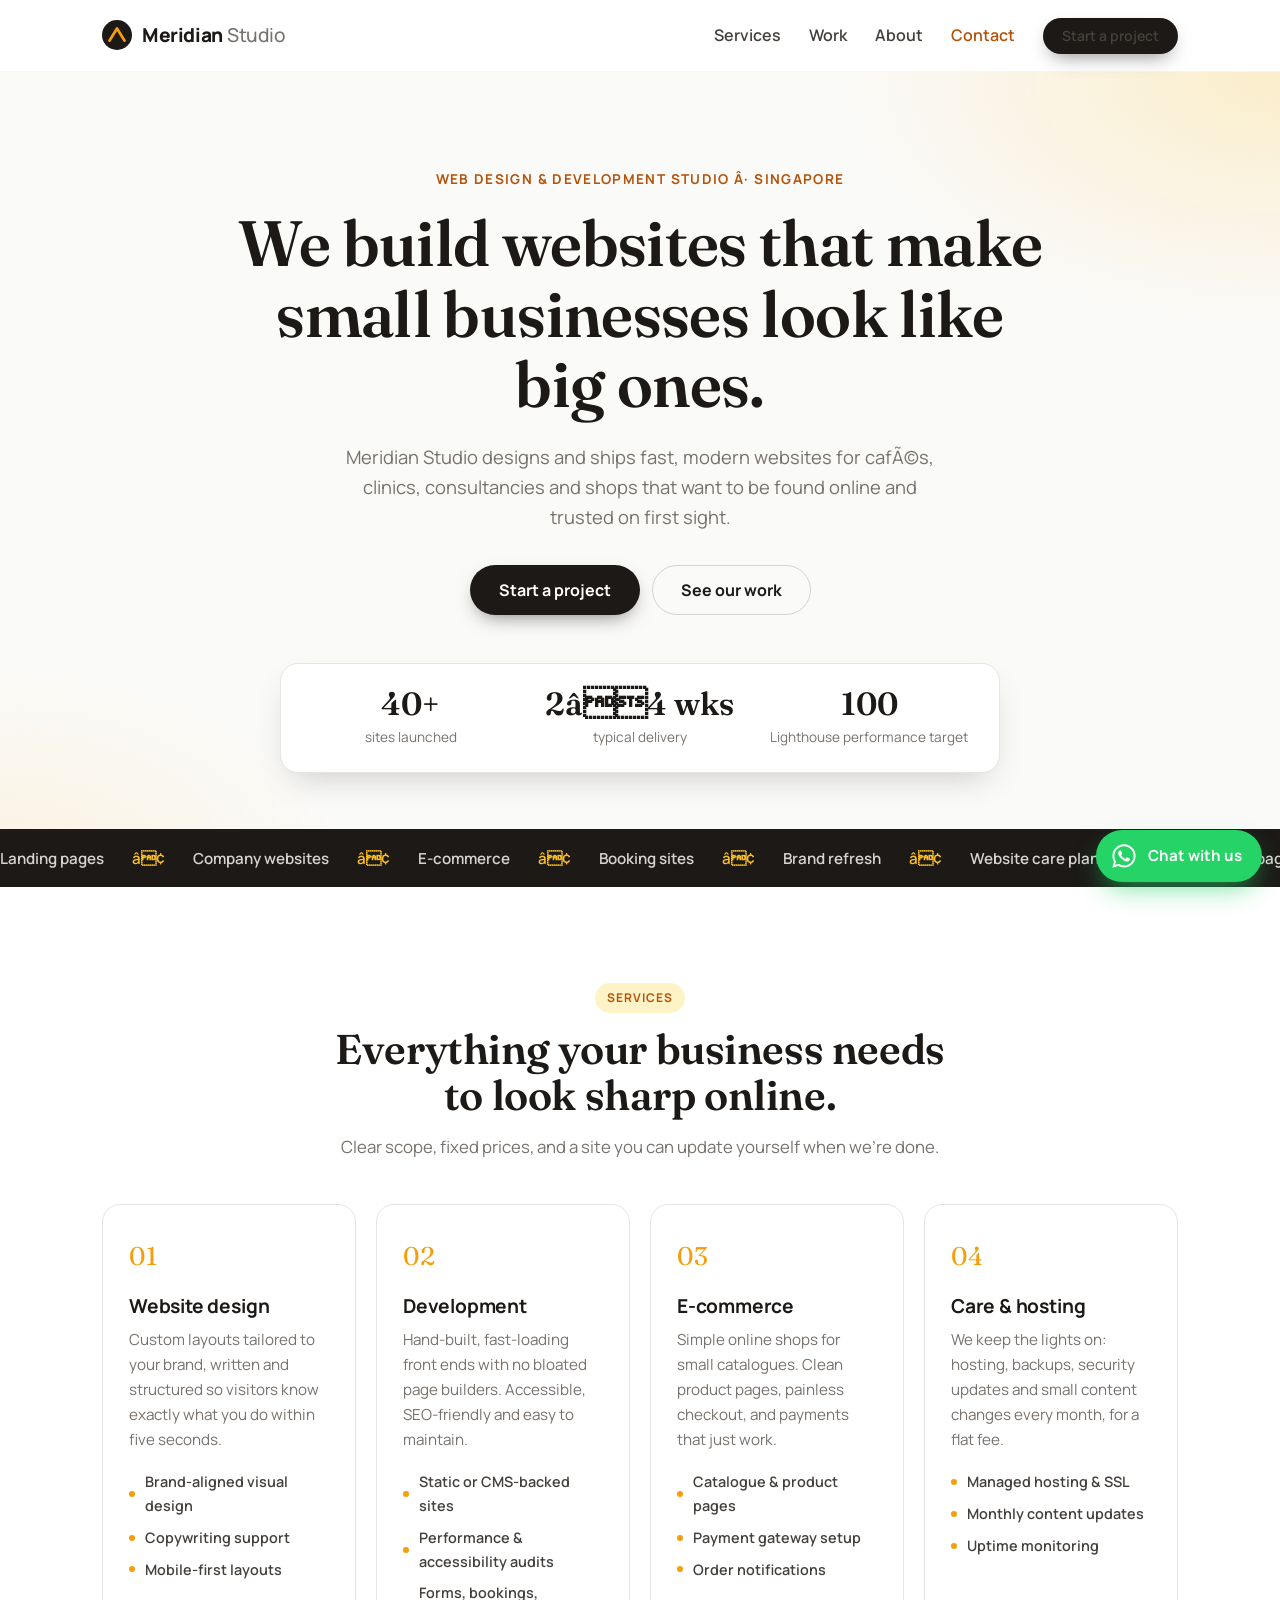
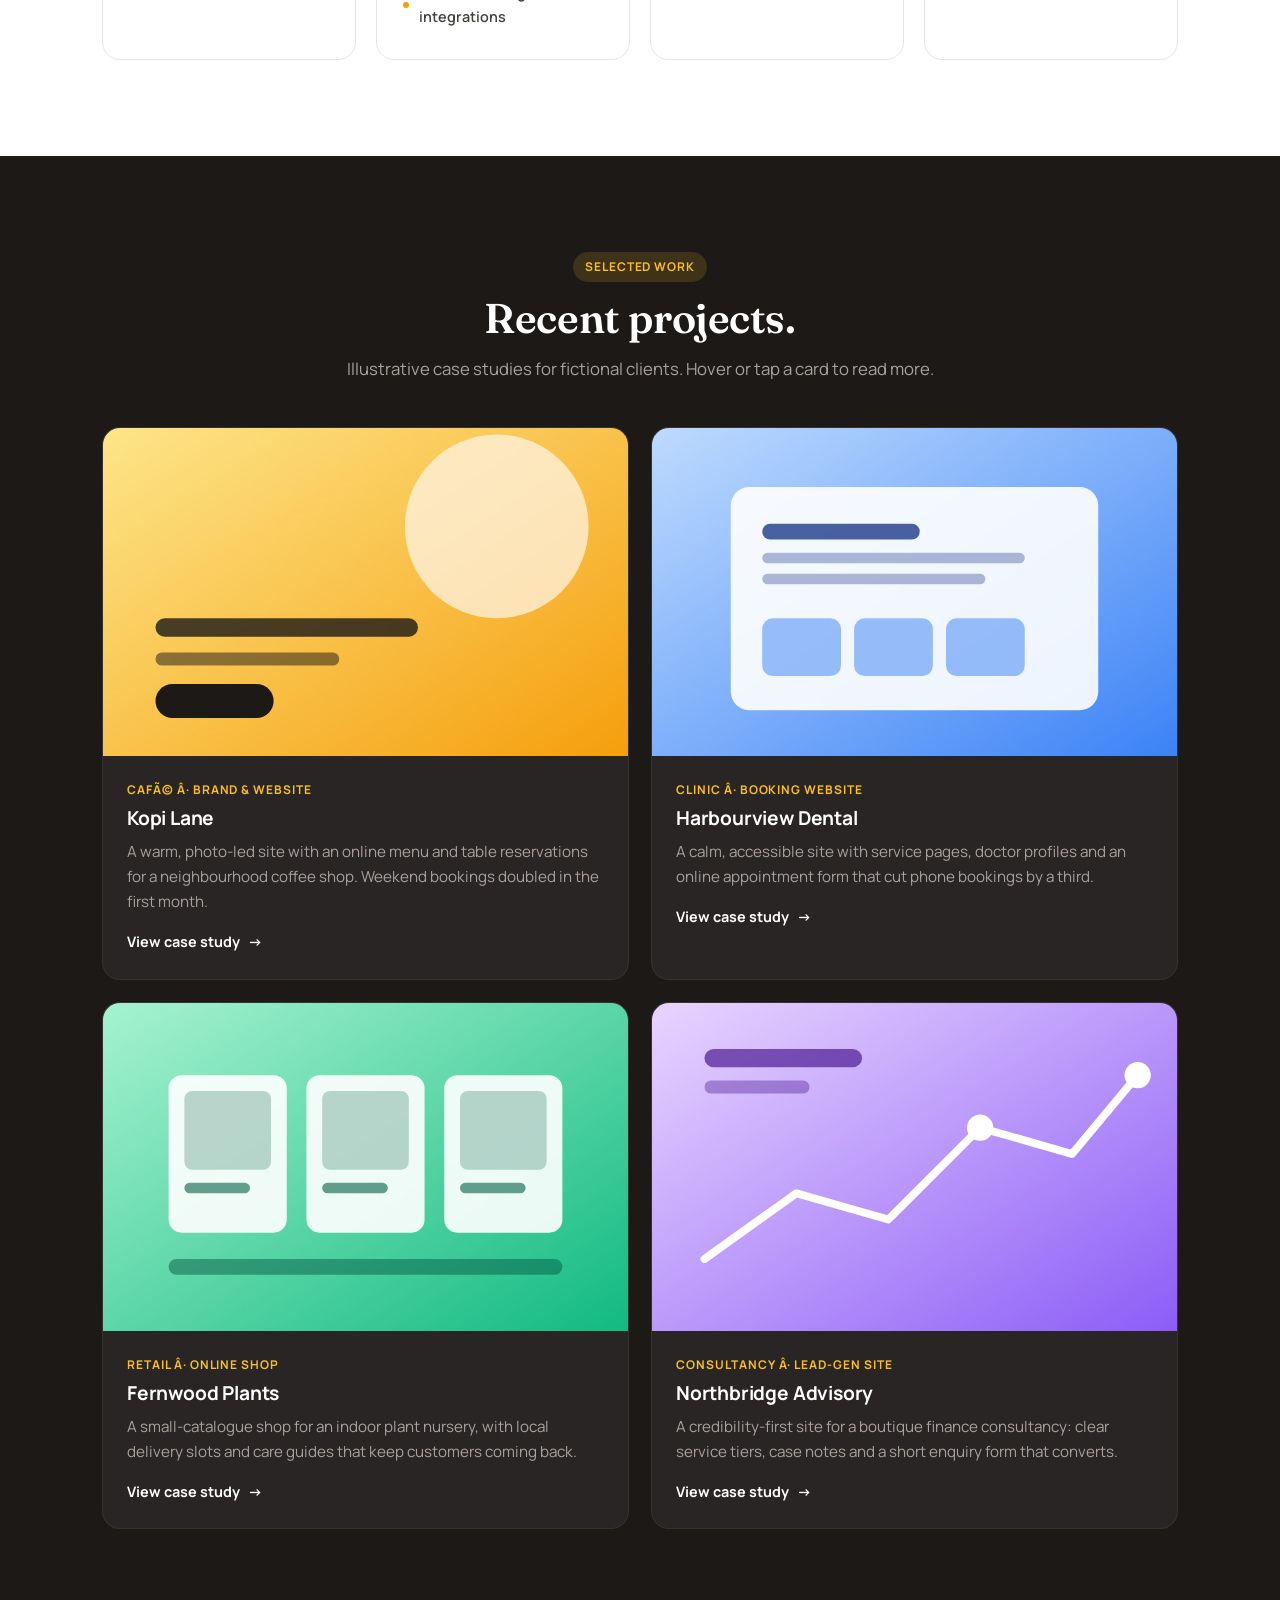
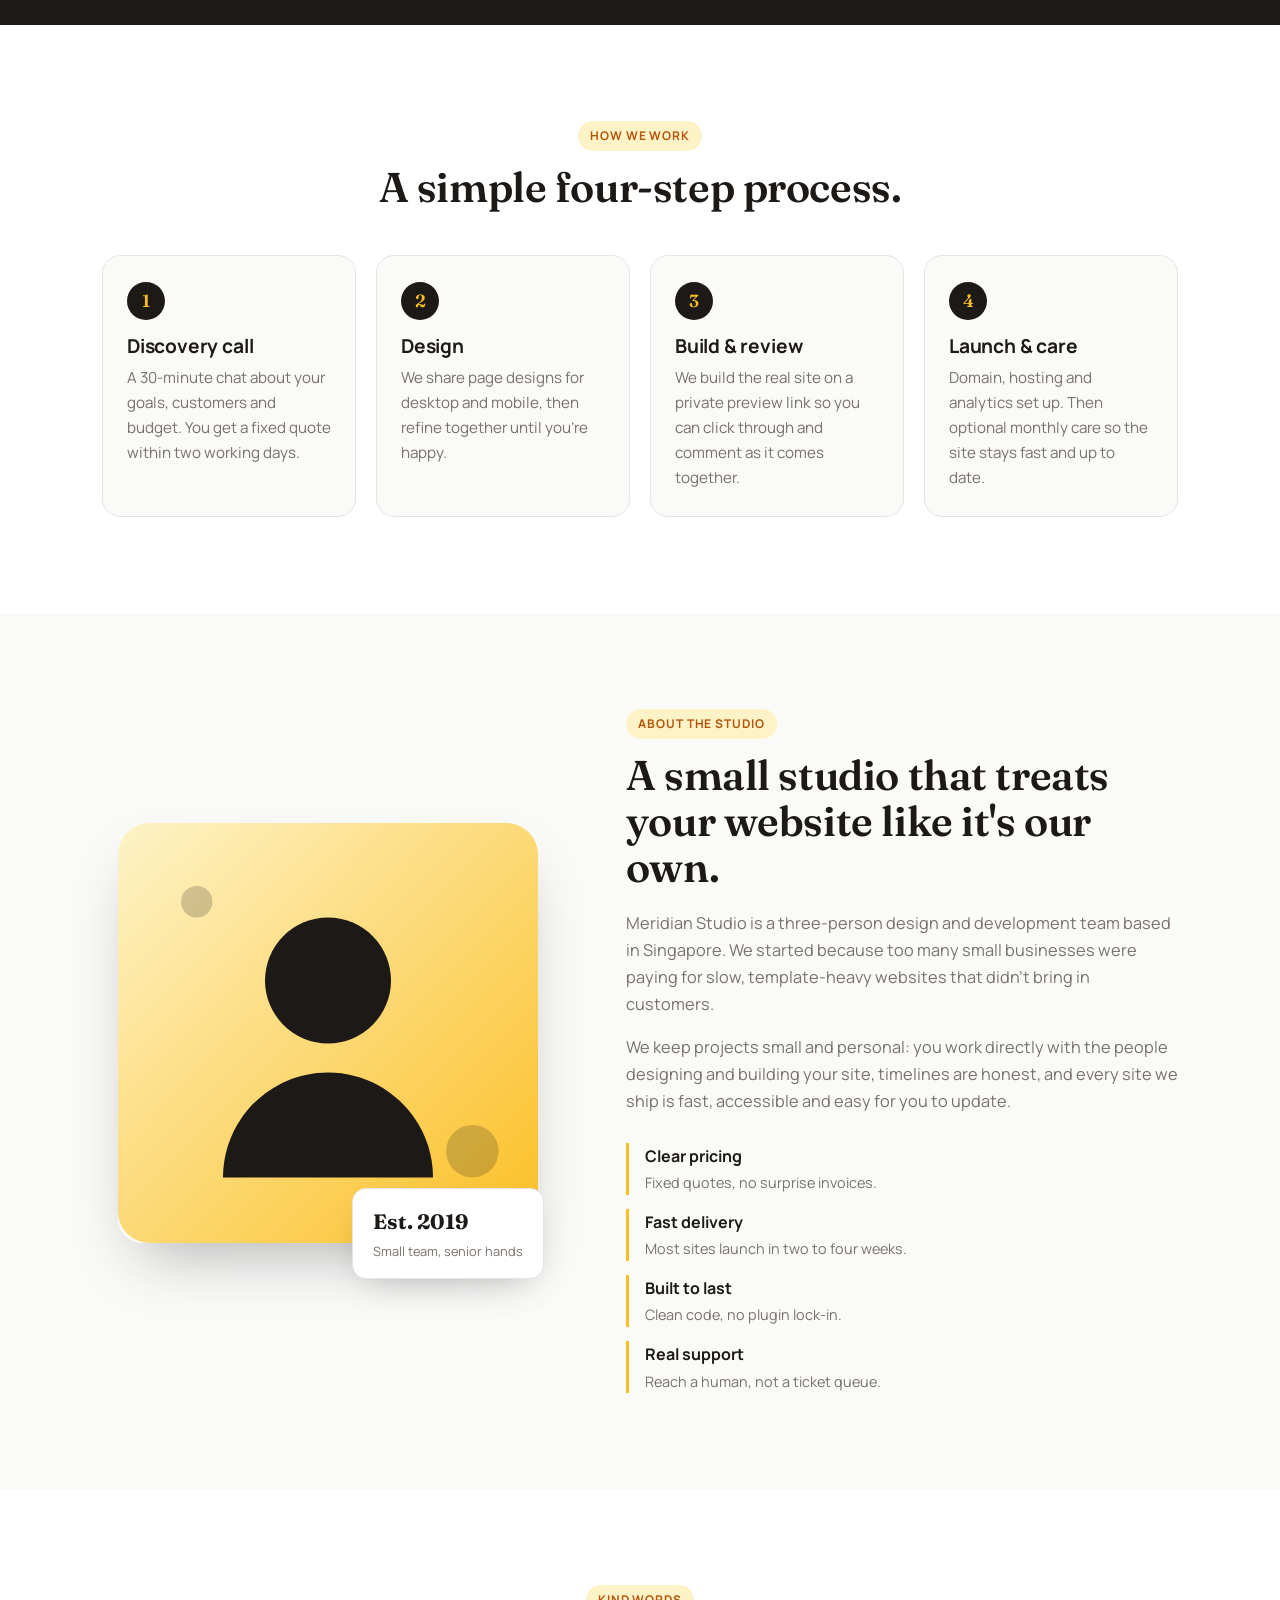
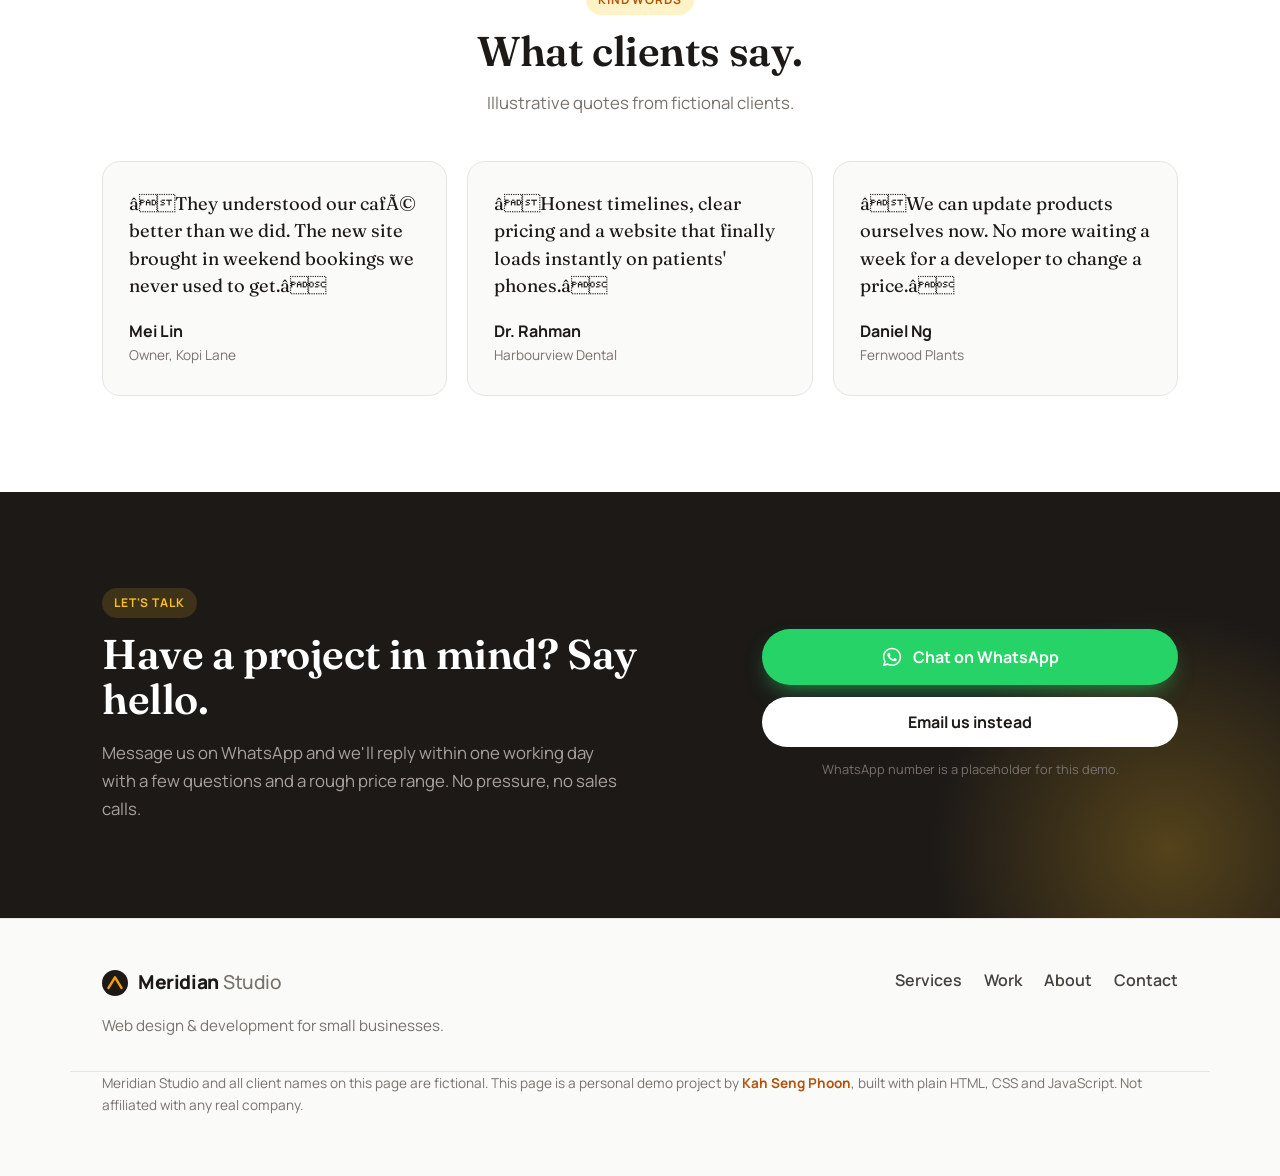
==== commit fe372346: "Add Open Graph tags and preview images for link sharing Co-Authored-By: Claude Fable 5.1 <noreply@an" ====
--- a/demo-company/index.html
+++ b/demo-company/index.html
@@ -3,8 +3,16 @@
 <head>
   <meta charset="UTF-8">
   <meta name="viewport" content="width=device-width, initial-scale=1.0">
-  <title>Meridian Studio — Web design &amp; development</title>
+  <title>Meridian Studio â Web design &amp; development</title>
   <meta name="description" content="Meridian Studio is a fictional web design agency. This page is a personal front-end demo project by Kah Seng Phoon.">
+  <meta property="og:type" content="website">
+  <meta property="og:title" content="Meridian Studio — agency website demo by Kah Seng Phoon">
+  <meta property="og:description" content="Personal front-end demo: responsive web agency profile site with services, case studies and WhatsApp contact. HTML, CSS, vanilla JS.">
+  <meta property="og:url" content="https://phoonks.github.io/portfolio-demos/demo-company/">
+  <meta property="og:image" content="https://phoonks.github.io/portfolio-demos/demo-company/og-image.png">
+  <meta property="og:image:width" content="1200">
+  <meta property="og:image:height" content="630">
+  <meta name="twitter:card" content="summary_large_image">
   <link rel="preconnect" href="https://fonts.googleapis.com">
   <link rel="preconnect" href="https://fonts.gstatic.com" crossorigin>
   <link href="https://fonts.googleapis.com/css2?family=Manrope:wght@400;500;600;700;800&family=Fraunces:opsz,wght@9..144,500;9..144,600&display=swap" rel="stylesheet">
@@ -36,23 +44,23 @@
     <!-- Hero -->
     <section class="hero">
       <div class="container">
-        <p class="hero-kicker">Web design &amp; development studio · Singapore</p>
+        <p class="hero-kicker">Web design &amp; development studio Â· Singapore</p>
         <h1>We build websites that make small businesses look like big ones.</h1>
-        <p class="hero-lead">Meridian Studio designs and ships fast, modern websites for cafés, clinics, consultancies and shops that want to be found online and trusted on first sight.</p>
+        <p class="hero-lead">Meridian Studio designs and ships fast, modern websites for cafÃ©s, clinics, consultancies and shops that want to be found online and trusted on first sight.</p>
         <div class="hero-actions">
           <a href="#contact" class="btn btn-dark btn-lg">Start a project</a>
           <a href="#work" class="btn btn-ghost btn-lg">See our work</a>
         </div>
         <ul class="hero-stats" aria-label="Studio at a glance">
           <li><strong>40+</strong><span>sites launched</span></li>
-          <li><strong>2–4 wks</strong><span>typical delivery</span></li>
+          <li><strong>2â4 wks</strong><span>typical delivery</span></li>
           <li><strong>100</strong><span>Lighthouse performance target</span></li>
         </ul>
       </div>
       <div class="hero-marquee" aria-hidden="true">
         <div class="marquee-track">
-          <span>Landing pages</span><span>•</span><span>Company websites</span><span>•</span><span>E-commerce</span><span>•</span><span>Booking sites</span><span>•</span><span>Brand refresh</span><span>•</span><span>Website care plans</span><span>•</span>
-          <span>Landing pages</span><span>•</span><span>Company websites</span><span>•</span><span>E-commerce</span><span>•</span><span>Booking sites</span><span>•</span><span>Brand refresh</span><span>•</span><span>Website care plans</span><span>•</span>
+          <span>Landing pages</span><span>â¢</span><span>Company websites</span><span>â¢</span><span>E-commerce</span><span>â¢</span><span>Booking sites</span><span>â¢</span><span>Brand refresh</span><span>â¢</span><span>Website care plans</span><span>â¢</span>
+          <span>Landing pages</span><span>â¢</span><span>Company websites</span><span>â¢</span><span>E-commerce</span><span>â¢</span><span>Booking sites</span><span>â¢</span><span>Brand refresh</span><span>â¢</span><span>Website care plans</span><span>â¢</span>
         </div>
       </div>
     </section>
@@ -131,7 +139,7 @@
               </svg>
             </div>
             <div class="case-body">
-              <span class="case-tag">Café · Brand &amp; website</span>
+              <span class="case-tag">CafÃ© Â· Brand &amp; website</span>
               <h3>Kopi Lane</h3>
               <p>A warm, photo-led site with an online menu and table reservations for a neighbourhood coffee shop. Weekend bookings doubled in the first month.</p>
               <span class="case-link">View case study</span>
@@ -152,7 +160,7 @@
               </svg>
             </div>
             <div class="case-body">
-              <span class="case-tag">Clinic · Booking website</span>
+              <span class="case-tag">Clinic Â· Booking website</span>
               <h3>Harbourview Dental</h3>
               <p>A calm, accessible site with service pages, doctor profiles and an online appointment form that cut phone bookings by a third.</p>
               <span class="case-link">View case study</span>
@@ -176,7 +184,7 @@
               </svg>
             </div>
             <div class="case-body">
-              <span class="case-tag">Retail · Online shop</span>
+              <span class="case-tag">Retail Â· Online shop</span>
               <h3>Fernwood Plants</h3>
               <p>A small-catalogue shop for an indoor plant nursery, with local delivery slots and care guides that keep customers coming back.</p>
               <span class="case-link">View case study</span>
@@ -195,7 +203,7 @@
               </svg>
             </div>
             <div class="case-body">
-              <span class="case-tag">Consultancy · Lead-gen site</span>
+              <span class="case-tag">Consultancy Â· Lead-gen site</span>
               <h3>Northbridge Advisory</h3>
               <p>A credibility-first site for a boutique finance consultancy: clear service tiers, case notes and a short enquiry form that converts.</p>
               <span class="case-link">View case study</span>
@@ -281,15 +289,15 @@
         </div>
         <div class="quotes">
           <blockquote class="quote">
-            <p>“They understood our café better than we did. The new site brought in weekend bookings we never used to get.”</p>
+            <p>âThey understood our cafÃ© better than we did. The new site brought in weekend bookings we never used to get.â</p>
             <footer><strong>Mei Lin</strong><span>Owner, Kopi Lane</span></footer>
           </blockquote>
           <blockquote class="quote">
-            <p>“Honest timelines, clear pricing and a website that finally loads instantly on patients' phones.”</p>
+            <p>âHonest timelines, clear pricing and a website that finally loads instantly on patients' phones.â</p>
             <footer><strong>Dr. Rahman</strong><span>Harbourview Dental</span></footer>
           </blockquote>
           <blockquote class="quote">
-            <p>“We can update products ourselves now. No more waiting a week for a developer to change a price.”</p>
+            <p>âWe can update products ourselves now. No more waiting a week for a developer to change a price.â</p>
             <footer><strong>Daniel Ng</strong><span>Fernwood Plants</span></footer>
           </blockquote>
         </div>
@@ -305,7 +313,7 @@
           <p>Message us on WhatsApp and we'll reply within one working day with a few questions and a rough price range. No pressure, no sales calls.</p>
         </div>
         <div class="contact-actions">
-          <a class="btn btn-whatsapp btn-lg" href="https://wa.me/6500000000?text=Hi%20Meridian%20Studio%2C%20I%27d%20like%20to%20talk%20about%20a%20website%20project." target="_blank" rel="noopener">
+          <a class="btn btn-whatsapp btn-lg" href="https://wa.me/6584137726?text=Hi%20Meridian%20Studio%2C%20I%27d%20like%20to%20talk%20about%20a%20website%20project." target="_blank" rel="noopener">
             <svg viewBox="0 0 24 24" width="22" height="22" aria-hidden="true"><path fill="currentColor" d="M12.04 2C6.58 2 2.13 6.45 2.13 11.91c0 1.75.46 3.45 1.32 4.95L2 22l5.25-1.38c1.45.79 3.08 1.21 4.79 1.21 5.46 0 9.91-4.45 9.91-9.91C21.95 6.45 17.5 2 12.04 2m0 1.67c4.56 0 8.24 3.69 8.24 8.24 0 4.56-3.69 8.24-8.24 8.24-1.56 0-3.02-.43-4.28-1.19l-.3-.18-3.12.82.83-3.04-.2-.31a8.2 8.2 0 0 1-1.26-4.34c0-4.55 3.69-8.24 8.24-8.24M8.53 7.33c-.16 0-.43.06-.66.31-.22.25-.87.86-.87 2.07 0 1.22.89 2.39 1 2.56.14.17 1.76 2.67 4.25 3.73.59.27 1.05.42 1.41.53.59.19 1.13.16 1.56.1.48-.07 1.46-.6 1.67-1.18.21-.58.21-1.07.15-1.18-.07-.1-.23-.16-.48-.27-.25-.14-1.47-.74-1.69-.82-.23-.08-.37-.12-.56.12-.16.25-.64.81-.78.97-.15.17-.29.19-.53.07-.26-.13-1.06-.39-2-1.23-.74-.66-1.23-1.47-1.38-1.72-.12-.24-.01-.39.11-.5.11-.11.27-.29.37-.44.13-.14.17-.25.25-.41.08-.17.04-.31-.02-.43-.06-.11-.56-1.35-.77-1.84-.2-.48-.4-.42-.56-.43-.14 0-.3-.01-.47-.01"/></svg>
             Chat on WhatsApp
           </a>
@@ -338,7 +346,7 @@
   </footer>
 
   <!-- Floating WhatsApp button -->
-  <a class="wa-float" href="https://wa.me/6500000000?text=Hi%20Meridian%20Studio%2C%20I%27d%20like%20to%20talk%20about%20a%20website%20project." target="_blank" rel="noopener" aria-label="Chat with us on WhatsApp">
+  <a class="wa-float" href="https://wa.me/6584137726?text=Hi%20Meridian%20Studio%2C%20I%27d%20like%20to%20talk%20about%20a%20website%20project." target="_blank" rel="noopener" aria-label="Chat with us on WhatsApp">
     <svg viewBox="0 0 24 24" width="28" height="28" aria-hidden="true"><path fill="currentColor" d="M12.04 2C6.58 2 2.13 6.45 2.13 11.91c0 1.75.46 3.45 1.32 4.95L2 22l5.25-1.38c1.45.79 3.08 1.21 4.79 1.21 5.46 0 9.91-4.45 9.91-9.91C21.95 6.45 17.5 2 12.04 2m0 1.67c4.56 0 8.24 3.69 8.24 8.24 0 4.56-3.69 8.24-8.24 8.24-1.56 0-3.02-.43-4.28-1.19l-.3-.18-3.12.82.83-3.04-.2-.31a8.2 8.2 0 0 1-1.26-4.34c0-4.55 3.69-8.24 8.24-8.24M8.53 7.33c-.16 0-.43.06-.66.31-.22.25-.87.86-.87 2.07 0 1.22.89 2.39 1 2.56.14.17 1.76 2.67 4.25 3.73.59.27 1.05.42 1.41.53.59.19 1.13.16 1.56.1.48-.07 1.46-.6 1.67-1.18.21-.58.21-1.07.15-1.18-.07-.1-.23-.16-.48-.27-.25-.14-1.47-.74-1.69-.82-.23-.08-.37-.12-.56.12-.16.25-.64.81-.78.97-.15.17-.29.19-.53.07-.26-.13-1.06-.39-2-1.23-.74-.66-1.23-1.47-1.38-1.72-.12-.24-.01-.39.11-.5.11-.11.27-.29.37-.44.13-.14.17-.25.25-.41.08-.17.04-.31-.02-.43-.06-.11-.56-1.35-.77-1.84-.2-.48-.4-.42-.56-.43-.14 0-.3-.01-.47-.01"/></svg>
     <span class="wa-float-label">Chat with us</span>
   </a>
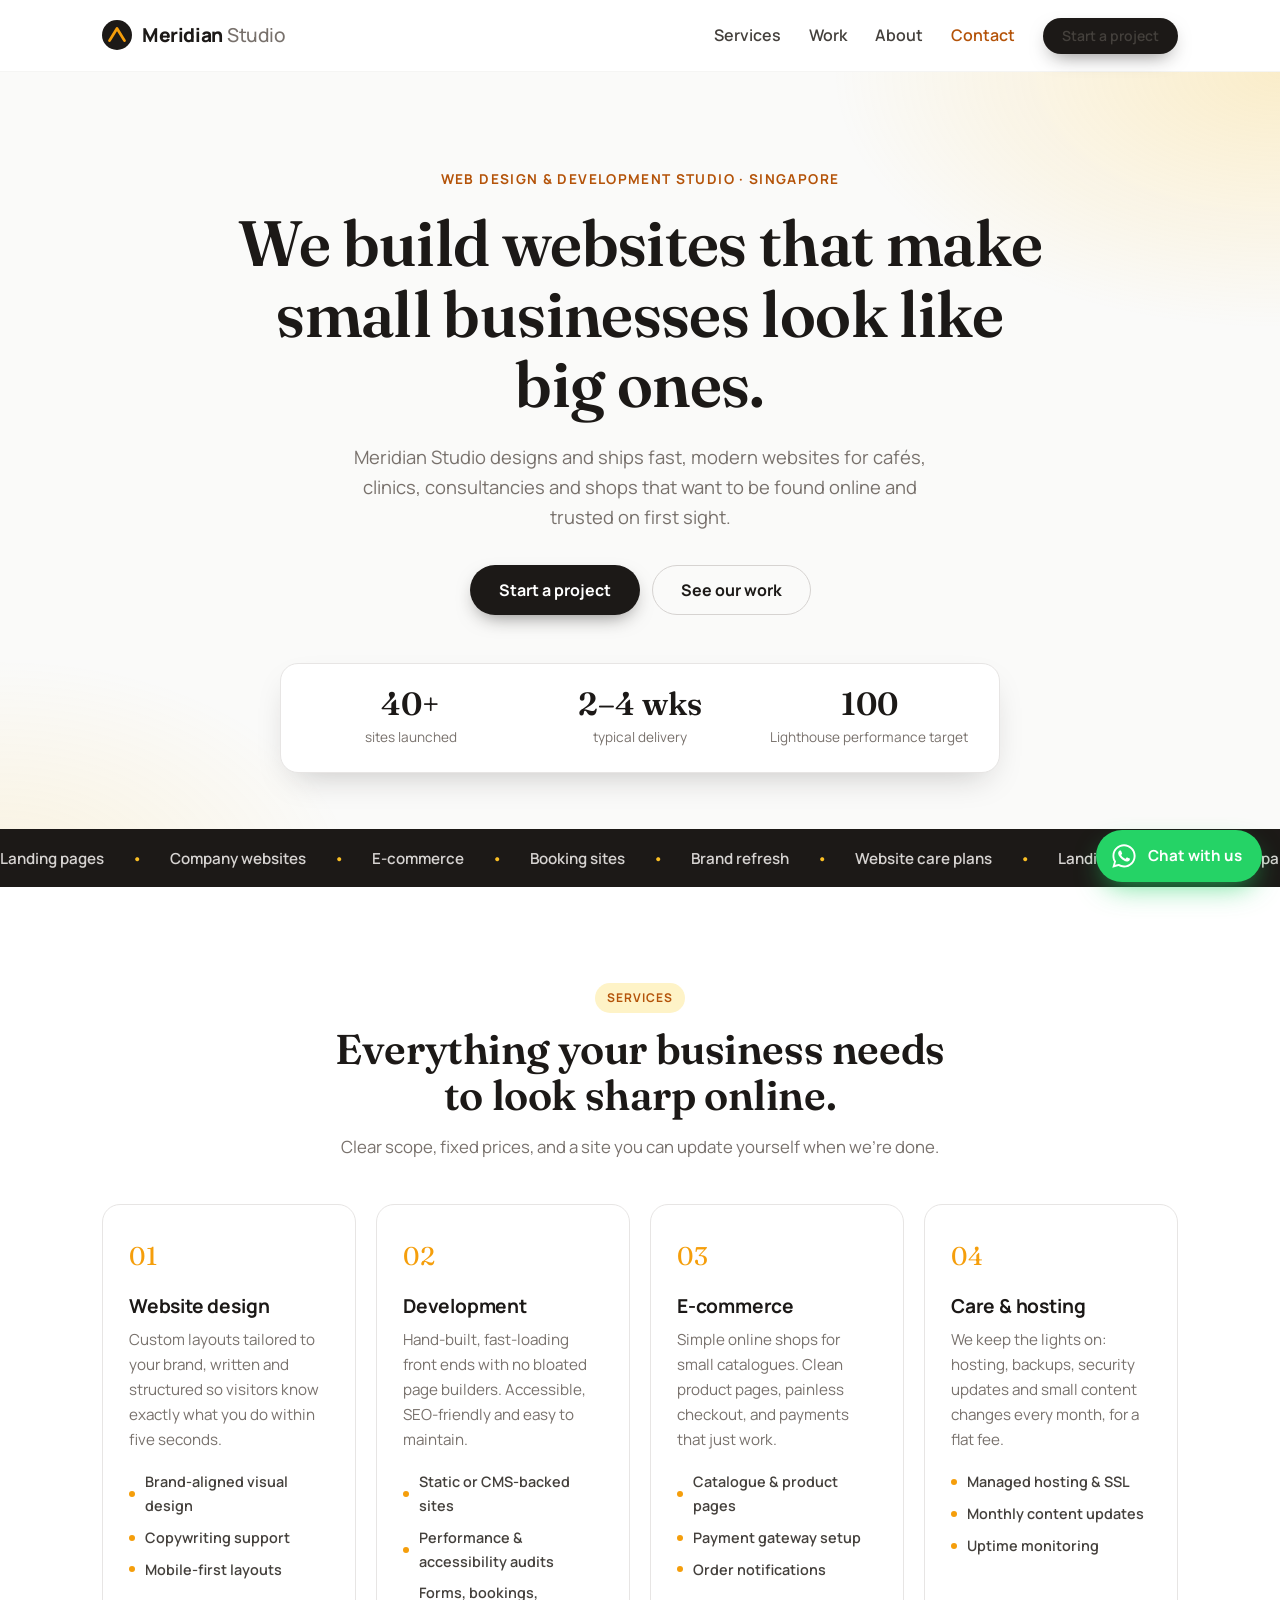
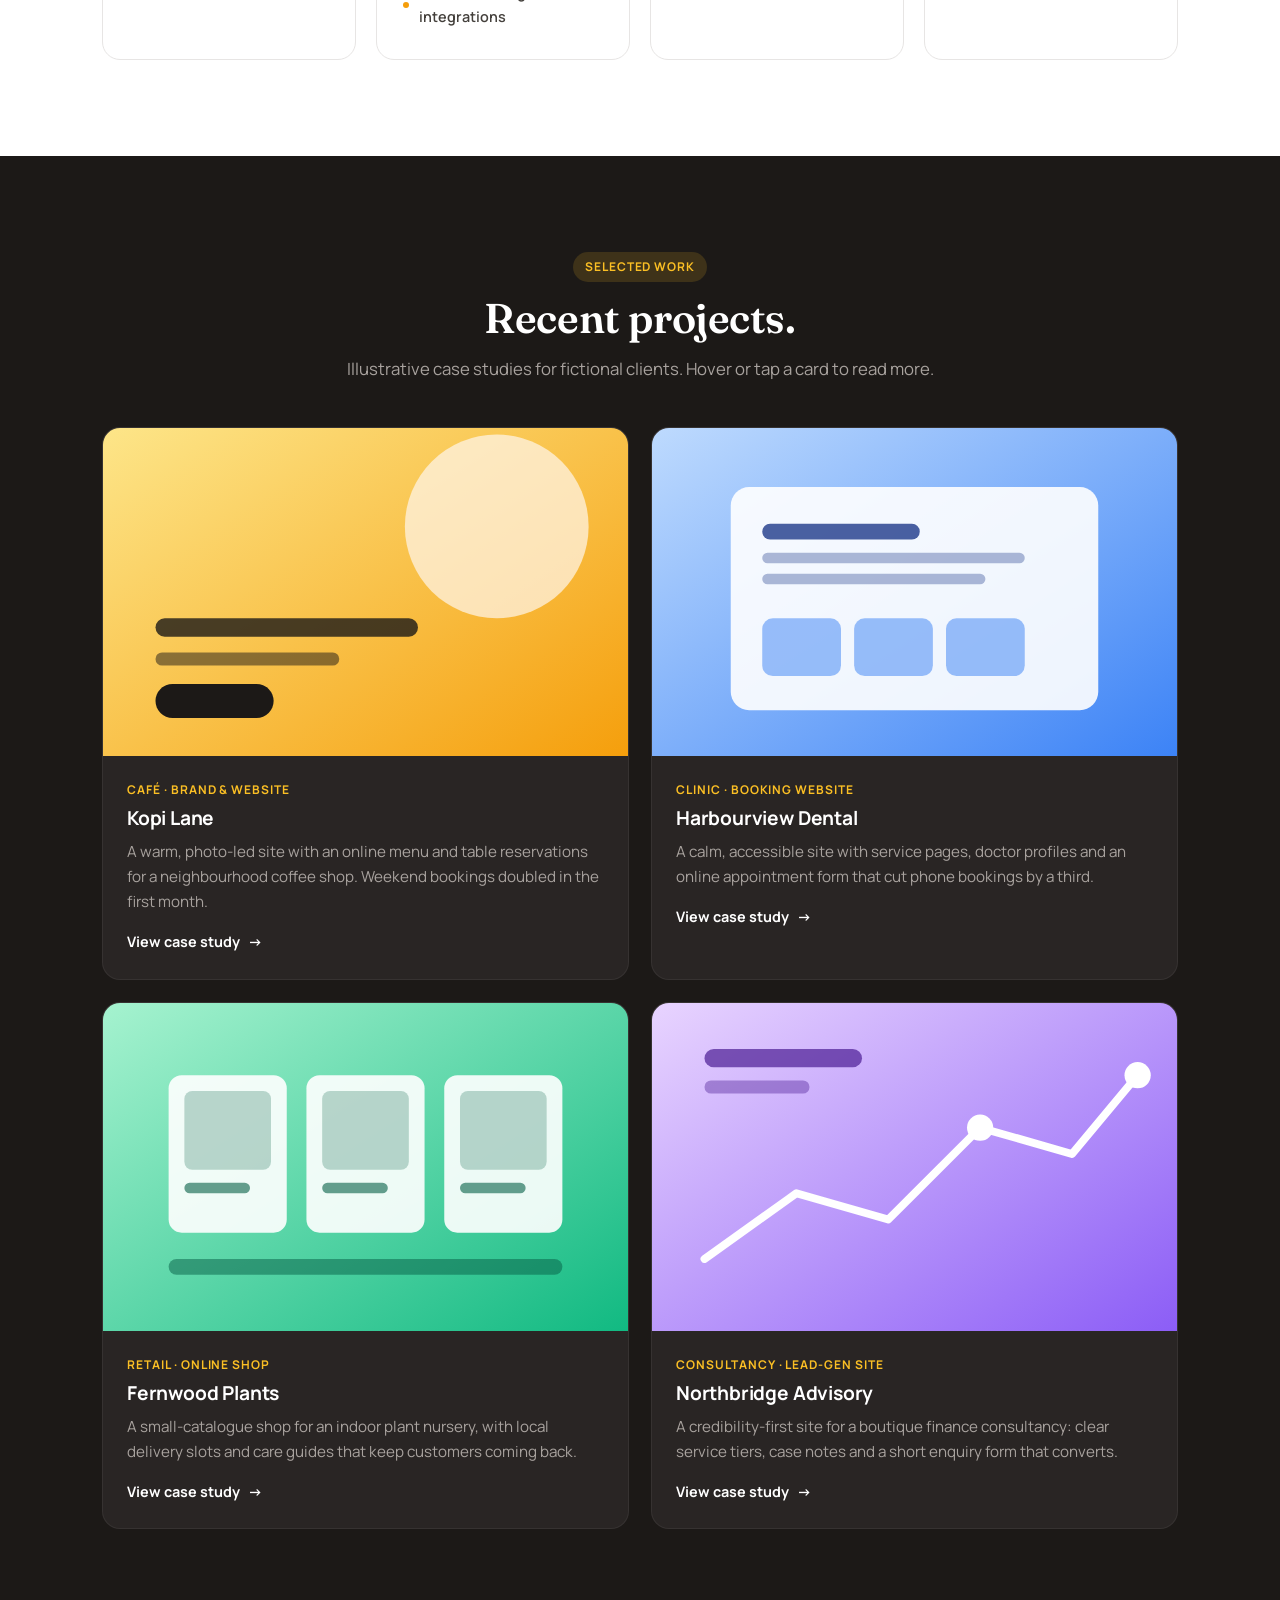
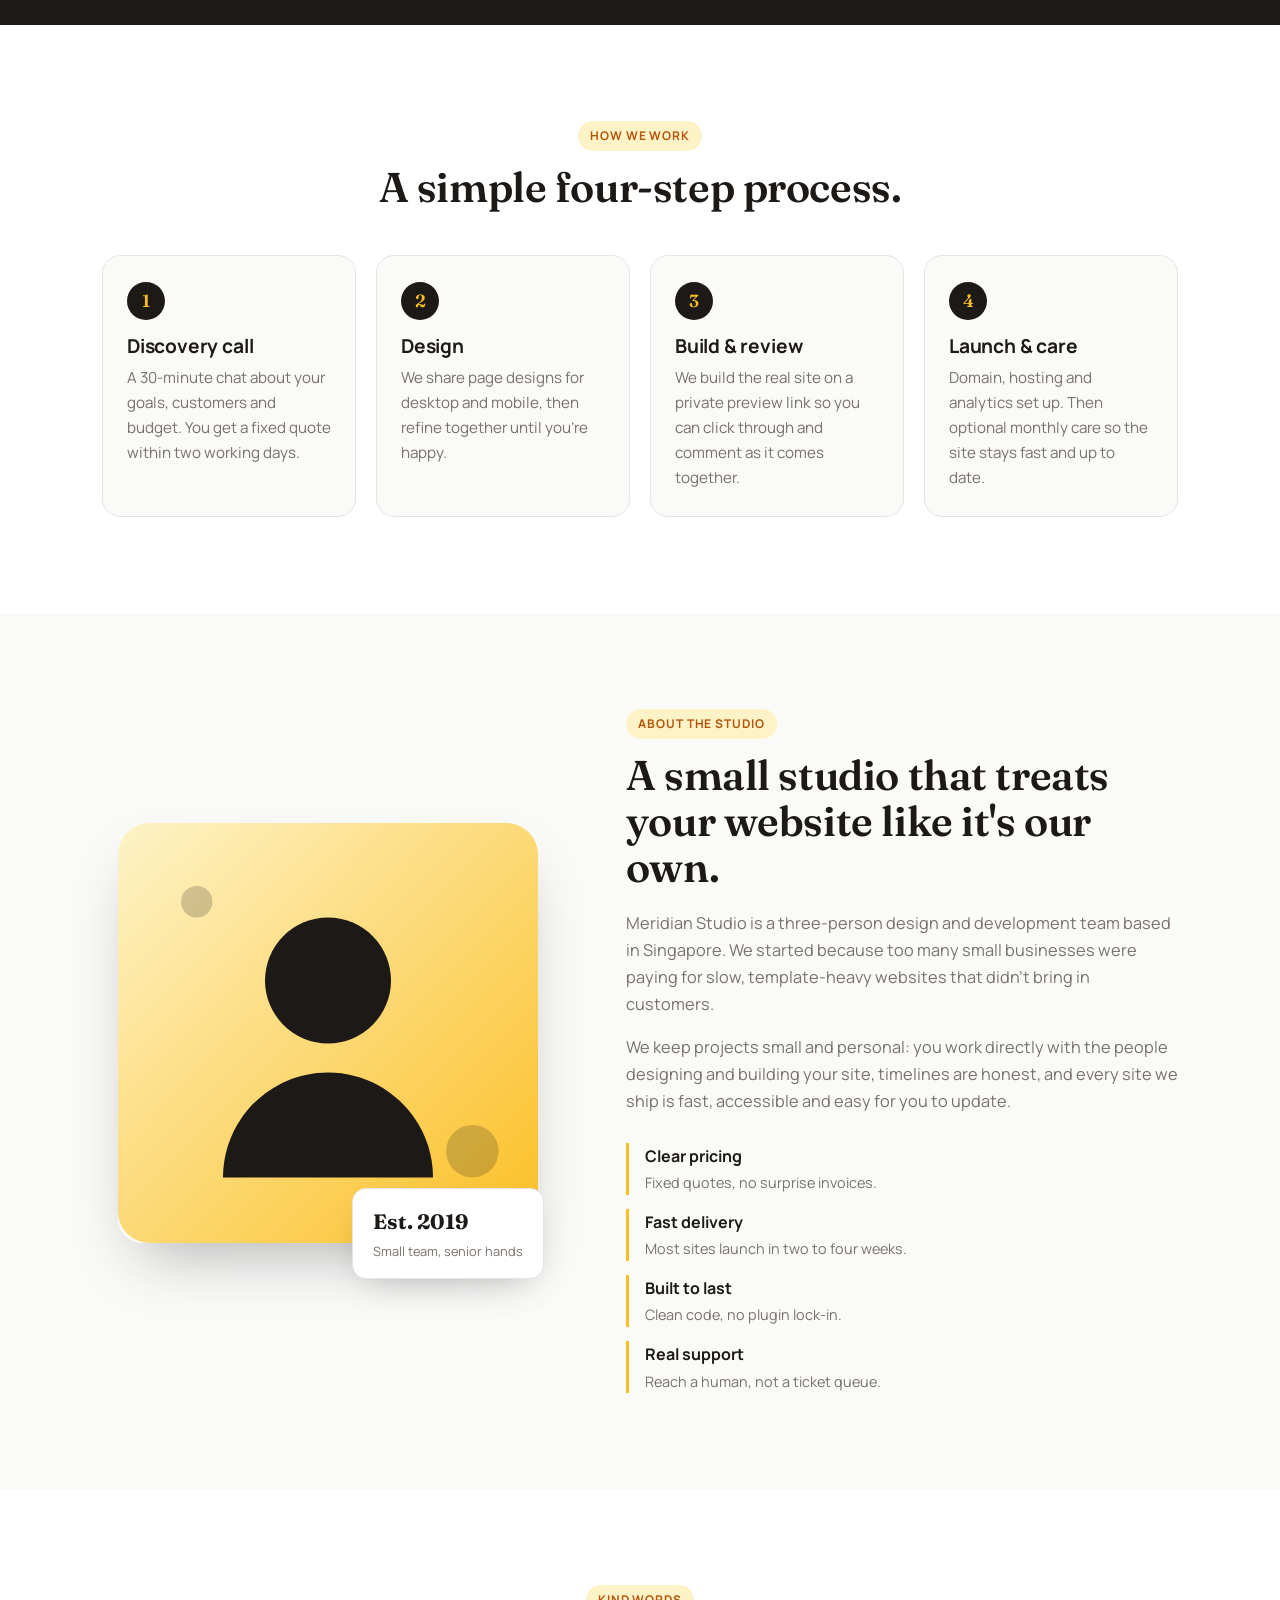
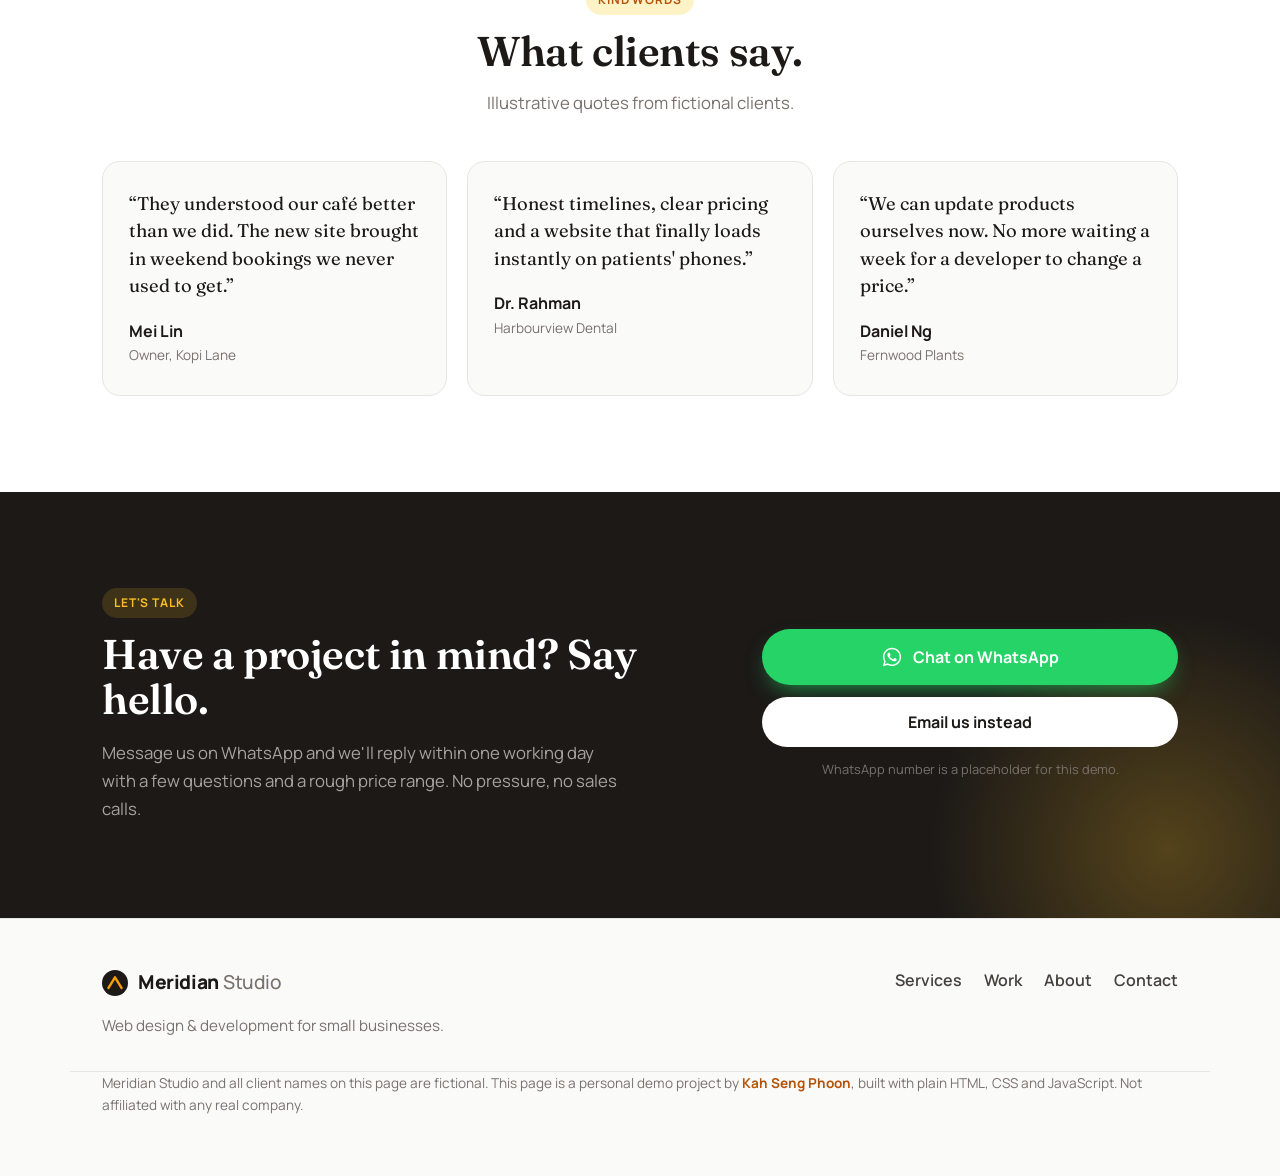
==== commit d3a99a36: "Fix double-encoded UTF-8 characters introduced by the OG tag edit Co-Authored-By: Claude Fable 5.1 <" ====
--- a/demo-company/index.html
+++ b/demo-company/index.html
@@ -3,7 +3,7 @@
 <head>
   <meta charset="UTF-8">
   <meta name="viewport" content="width=device-width, initial-scale=1.0">
-  <title>Meridian Studio â Web design &amp; development</title>
+  <title>Meridian Studio — Web design &amp; development</title>
   <meta name="description" content="Meridian Studio is a fictional web design agency. This page is a personal front-end demo project by Kah Seng Phoon.">
   <meta property="og:type" content="website">
   <meta property="og:title" content="Meridian Studio — agency website demo by Kah Seng Phoon">
@@ -44,23 +44,23 @@
     <!-- Hero -->
     <section class="hero">
       <div class="container">
-        <p class="hero-kicker">Web design &amp; development studio Â· Singapore</p>
+        <p class="hero-kicker">Web design &amp; development studio · Singapore</p>
         <h1>We build websites that make small businesses look like big ones.</h1>
-        <p class="hero-lead">Meridian Studio designs and ships fast, modern websites for cafÃ©s, clinics, consultancies and shops that want to be found online and trusted on first sight.</p>
+        <p class="hero-lead">Meridian Studio designs and ships fast, modern websites for cafés, clinics, consultancies and shops that want to be found online and trusted on first sight.</p>
         <div class="hero-actions">
           <a href="#contact" class="btn btn-dark btn-lg">Start a project</a>
           <a href="#work" class="btn btn-ghost btn-lg">See our work</a>
         </div>
         <ul class="hero-stats" aria-label="Studio at a glance">
           <li><strong>40+</strong><span>sites launched</span></li>
-          <li><strong>2â4 wks</strong><span>typical delivery</span></li>
+          <li><strong>2–4 wks</strong><span>typical delivery</span></li>
           <li><strong>100</strong><span>Lighthouse performance target</span></li>
         </ul>
       </div>
       <div class="hero-marquee" aria-hidden="true">
         <div class="marquee-track">
-          <span>Landing pages</span><span>â¢</span><span>Company websites</span><span>â¢</span><span>E-commerce</span><span>â¢</span><span>Booking sites</span><span>â¢</span><span>Brand refresh</span><span>â¢</span><span>Website care plans</span><span>â¢</span>
-          <span>Landing pages</span><span>â¢</span><span>Company websites</span><span>â¢</span><span>E-commerce</span><span>â¢</span><span>Booking sites</span><span>â¢</span><span>Brand refresh</span><span>â¢</span><span>Website care plans</span><span>â¢</span>
+          <span>Landing pages</span><span>•</span><span>Company websites</span><span>•</span><span>E-commerce</span><span>•</span><span>Booking sites</span><span>•</span><span>Brand refresh</span><span>•</span><span>Website care plans</span><span>•</span>
+          <span>Landing pages</span><span>•</span><span>Company websites</span><span>•</span><span>E-commerce</span><span>•</span><span>Booking sites</span><span>•</span><span>Brand refresh</span><span>•</span><span>Website care plans</span><span>•</span>
         </div>
       </div>
     </section>
@@ -139,7 +139,7 @@
               </svg>
             </div>
             <div class="case-body">
-              <span class="case-tag">CafÃ© Â· Brand &amp; website</span>
+              <span class="case-tag">Café · Brand &amp; website</span>
               <h3>Kopi Lane</h3>
               <p>A warm, photo-led site with an online menu and table reservations for a neighbourhood coffee shop. Weekend bookings doubled in the first month.</p>
               <span class="case-link">View case study</span>
@@ -160,7 +160,7 @@
               </svg>
             </div>
             <div class="case-body">
-              <span class="case-tag">Clinic Â· Booking website</span>
+              <span class="case-tag">Clinic · Booking website</span>
               <h3>Harbourview Dental</h3>
               <p>A calm, accessible site with service pages, doctor profiles and an online appointment form that cut phone bookings by a third.</p>
               <span class="case-link">View case study</span>
@@ -184,7 +184,7 @@
               </svg>
             </div>
             <div class="case-body">
-              <span class="case-tag">Retail Â· Online shop</span>
+              <span class="case-tag">Retail · Online shop</span>
               <h3>Fernwood Plants</h3>
               <p>A small-catalogue shop for an indoor plant nursery, with local delivery slots and care guides that keep customers coming back.</p>
               <span class="case-link">View case study</span>
@@ -203,7 +203,7 @@
               </svg>
             </div>
             <div class="case-body">
-              <span class="case-tag">Consultancy Â· Lead-gen site</span>
+              <span class="case-tag">Consultancy · Lead-gen site</span>
               <h3>Northbridge Advisory</h3>
               <p>A credibility-first site for a boutique finance consultancy: clear service tiers, case notes and a short enquiry form that converts.</p>
               <span class="case-link">View case study</span>
@@ -289,15 +289,15 @@
         </div>
         <div class="quotes">
           <blockquote class="quote">
-            <p>âThey understood our cafÃ© better than we did. The new site brought in weekend bookings we never used to get.â</p>
+            <p>“They understood our café better than we did. The new site brought in weekend bookings we never used to get.”</p>
             <footer><strong>Mei Lin</strong><span>Owner, Kopi Lane</span></footer>
           </blockquote>
           <blockquote class="quote">
-            <p>âHonest timelines, clear pricing and a website that finally loads instantly on patients' phones.â</p>
+            <p>“Honest timelines, clear pricing and a website that finally loads instantly on patients' phones.”</p>
             <footer><strong>Dr. Rahman</strong><span>Harbourview Dental</span></footer>
           </blockquote>
           <blockquote class="quote">
-            <p>âWe can update products ourselves now. No more waiting a week for a developer to change a price.â</p>
+            <p>“We can update products ourselves now. No more waiting a week for a developer to change a price.”</p>
             <footer><strong>Daniel Ng</strong><span>Fernwood Plants</span></footer>
           </blockquote>
         </div>
